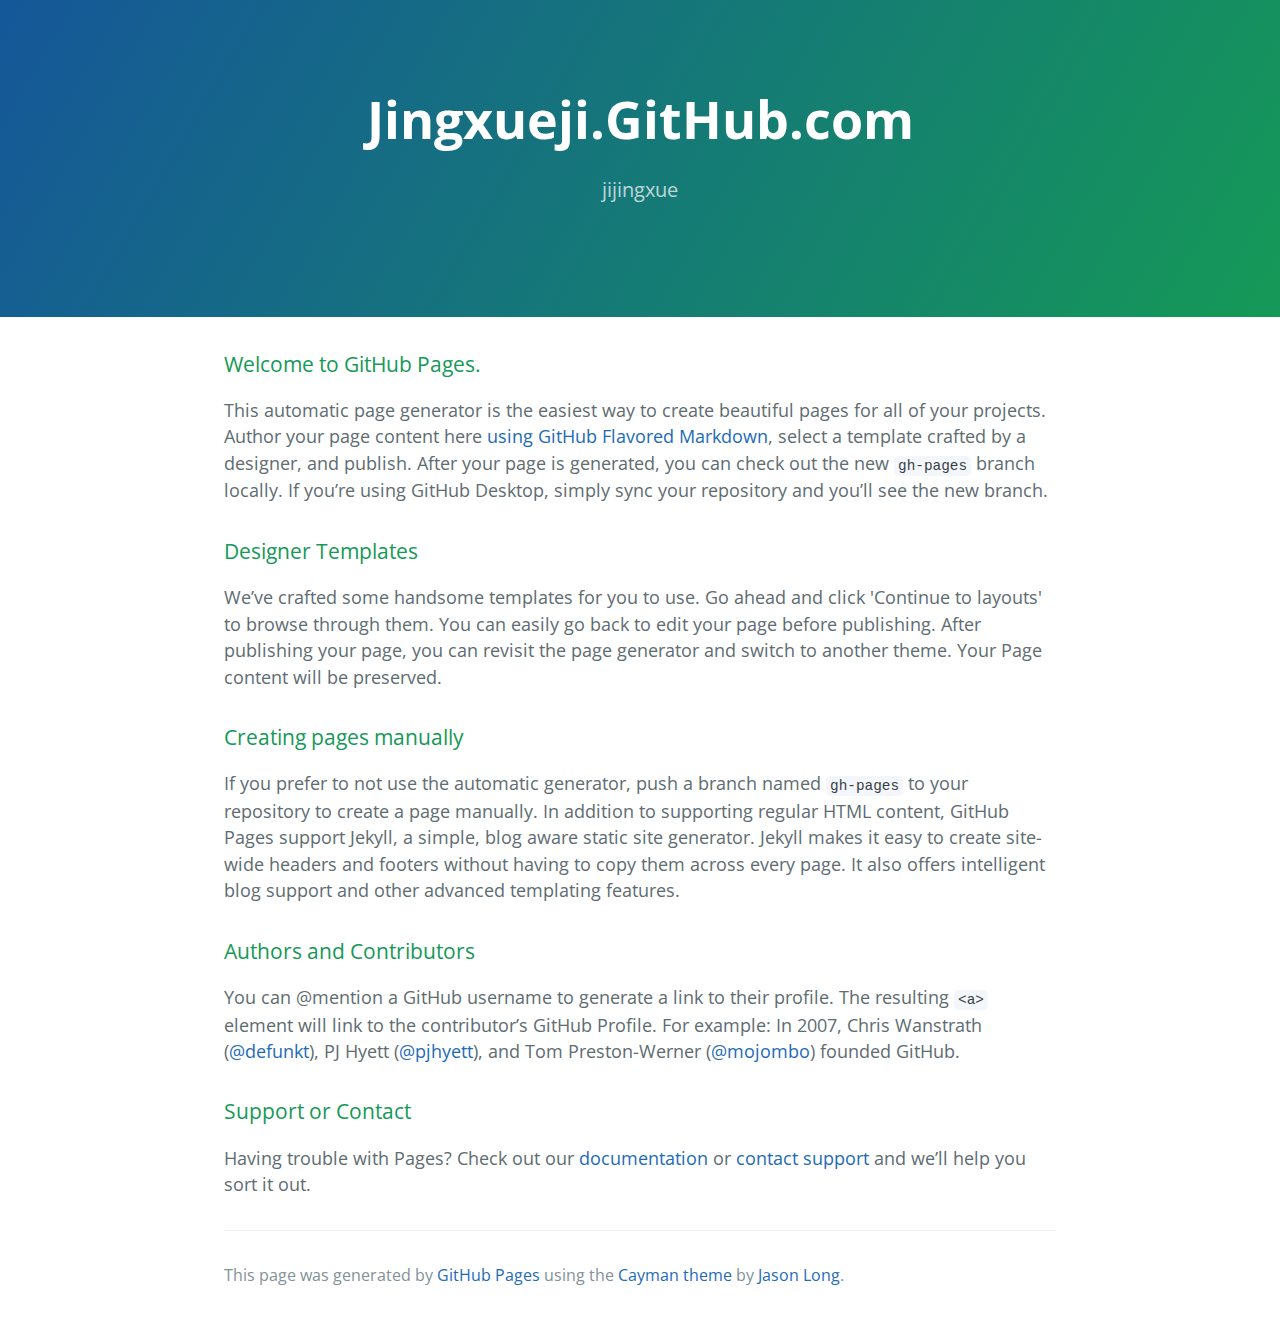
==== index.html @ 3ec5c1d8 "Replace master branch with page content via GitHub" ====
<!DOCTYPE html>
<html lang="en-us">
  <head>
    <meta charset="UTF-8">
    <title>Jingxueji.GitHub.com by jingxueji</title>
    <meta name="viewport" content="width=device-width, initial-scale=1">
    <link rel="stylesheet" type="text/css" href="stylesheets/normalize.css" media="screen">
    <link href='https://fonts.googleapis.com/css?family=Open+Sans:400,700' rel='stylesheet' type='text/css'>
    <link rel="stylesheet" type="text/css" href="stylesheets/stylesheet.css" media="screen">
    <link rel="stylesheet" type="text/css" href="stylesheets/github-light.css" media="screen">
  </head>
  <body>
    <section class="page-header">
      <h1 class="project-name">Jingxueji.GitHub.com</h1>
      <h2 class="project-tagline">jijingxue</h2>
    </section>

    <section class="main-content">
      <h3>
<a id="welcome-to-github-pages" class="anchor" href="#welcome-to-github-pages" aria-hidden="true"><span aria-hidden="true" class="octicon octicon-link"></span></a>Welcome to GitHub Pages.</h3>

<p>This automatic page generator is the easiest way to create beautiful pages for all of your projects. Author your page content here <a href="https://guides.github.com/features/mastering-markdown/">using GitHub Flavored Markdown</a>, select a template crafted by a designer, and publish. After your page is generated, you can check out the new <code>gh-pages</code> branch locally. If you’re using GitHub Desktop, simply sync your repository and you’ll see the new branch.</p>

<h3>
<a id="designer-templates" class="anchor" href="#designer-templates" aria-hidden="true"><span aria-hidden="true" class="octicon octicon-link"></span></a>Designer Templates</h3>

<p>We’ve crafted some handsome templates for you to use. Go ahead and click 'Continue to layouts' to browse through them. You can easily go back to edit your page before publishing. After publishing your page, you can revisit the page generator and switch to another theme. Your Page content will be preserved.</p>

<h3>
<a id="creating-pages-manually" class="anchor" href="#creating-pages-manually" aria-hidden="true"><span aria-hidden="true" class="octicon octicon-link"></span></a>Creating pages manually</h3>

<p>If you prefer to not use the automatic generator, push a branch named <code>gh-pages</code> to your repository to create a page manually. In addition to supporting regular HTML content, GitHub Pages support Jekyll, a simple, blog aware static site generator. Jekyll makes it easy to create site-wide headers and footers without having to copy them across every page. It also offers intelligent blog support and other advanced templating features.</p>

<h3>
<a id="authors-and-contributors" class="anchor" href="#authors-and-contributors" aria-hidden="true"><span aria-hidden="true" class="octicon octicon-link"></span></a>Authors and Contributors</h3>

<p>You can @mention a GitHub username to generate a link to their profile. The resulting <code>&lt;a&gt;</code> element will link to the contributor’s GitHub Profile. For example: In 2007, Chris Wanstrath (<a href="https://github.com/defunkt" class="user-mention">@defunkt</a>), PJ Hyett (<a href="https://github.com/pjhyett" class="user-mention">@pjhyett</a>), and Tom Preston-Werner (<a href="https://github.com/mojombo" class="user-mention">@mojombo</a>) founded GitHub.</p>

<h3>
<a id="support-or-contact" class="anchor" href="#support-or-contact" aria-hidden="true"><span aria-hidden="true" class="octicon octicon-link"></span></a>Support or Contact</h3>

<p>Having trouble with Pages? Check out our <a href="https://help.github.com/pages">documentation</a> or <a href="https://github.com/contact">contact support</a> and we’ll help you sort it out.</p>

      <footer class="site-footer">

        <span class="site-footer-credits">This page was generated by <a href="https://pages.github.com">GitHub Pages</a> using the <a href="https://github.com/jasonlong/cayman-theme">Cayman theme</a> by <a href="https://twitter.com/jasonlong">Jason Long</a>.</span>
      </footer>

    </section>

  
  </body>
</html>
---- stylesheets/stylesheet.css ----
* {
  box-sizing: border-box; }

body {
  padding: 0;
  margin: 0;
  font-family: "Open Sans", "Helvetica Neue", Helvetica, Arial, sans-serif;
  font-size: 16px;
  line-height: 1.5;
  color: #606c71; }

a {
  color: #1e6bb8;
  text-decoration: none; }
  a:hover {
    text-decoration: underline; }

.btn {
  display: inline-block;
  margin-bottom: 1rem;
  color: rgba(255, 255, 255, 0.7);
  background-color: rgba(255, 255, 255, 0.08);
  border-color: rgba(255, 255, 255, 0.2);
  border-style: solid;
  border-width: 1px;
  border-radius: 0.3rem;
  transition: color 0.2s, background-color 0.2s, border-color 0.2s; }
  .btn + .btn {
    margin-left: 1rem; }

.btn:hover {
  color: rgba(255, 255, 255, 0.8);
  text-decoration: none;
  background-color: rgba(255, 255, 255, 0.2);
  border-color: rgba(255, 255, 255, 0.3); }

@media screen and (min-width: 64em) {
  .btn {
    padding: 0.75rem 1rem; } }

@media screen and (min-width: 42em) and (max-width: 64em) {
  .btn {
    padding: 0.6rem 0.9rem;
    font-size: 0.9rem; } }

@media screen and (max-width: 42em) {
  .btn {
    display: block;
    width: 100%;
    padding: 0.75rem;
    font-size: 0.9rem; }
    .btn + .btn {
      margin-top: 1rem;
      margin-left: 0; } }

.page-header {
  color: #fff;
  text-align: center;
  background-color: #159957;
  background-image: linear-gradient(120deg, #155799, #159957); }

@media screen and (min-width: 64em) {
  .page-header {
    padding: 5rem 6rem; } }

@media screen and (min-width: 42em) and (max-width: 64em) {
  .page-header {
    padding: 3rem 4rem; } }

@media screen and (max-width: 42em) {
  .page-header {
    padding: 2rem 1rem; } }

.project-name {
  margin-top: 0;
  margin-bottom: 0.1rem; }

@media screen and (min-width: 64em) {
  .project-name {
    font-size: 3.25rem; } }

@media screen and (min-width: 42em) and (max-width: 64em) {
  .project-name {
    font-size: 2.25rem; } }

@media screen and (max-width: 42em) {
  .project-name {
    font-size: 1.75rem; } }

.project-tagline {
  margin-bottom: 2rem;
  font-weight: normal;
  opacity: 0.7; }

@media screen and (min-width: 64em) {
  .project-tagline {
    font-size: 1.25rem; } }

@media screen and (min-width: 42em) and (max-width: 64em) {
  .project-tagline {
    font-size: 1.15rem; } }

@media screen and (max-width: 42em) {
  .project-tagline {
    font-size: 1rem; } }

.main-content :first-child {
  margin-top: 0; }
.main-content img {
  max-width: 100%; }
.main-content h1, .main-content h2, .main-content h3, .main-content h4, .main-content h5, .main-content h6 {
  margin-top: 2rem;
  margin-bottom: 1rem;
  font-weight: normal;
  color: #159957; }
.main-content p {
  margin-bottom: 1em; }
.main-content code {
  padding: 2px 4px;
  font-family: Consolas, "Liberation Mono", Menlo, Courier, monospace;
  font-size: 0.9rem;
  color: #383e41;
  background-color: #f3f6fa;
  border-radius: 0.3rem; }
.main-content pre {
  padding: 0.8rem;
  margin-top: 0;
  margin-bottom: 1rem;
  font: 1rem Consolas, "Liberation Mono", Menlo, Courier, monospace;
  color: #567482;
  word-wrap: normal;
  background-color: #f3f6fa;
  border: solid 1px #dce6f0;
  border-radius: 0.3rem; }
  .main-content pre > code {
    padding: 0;
    margin: 0;
    font-size: 0.9rem;
    color: #567482;
    word-break: normal;
    white-space: pre;
    background: transparent;
    border: 0; }
.main-content .highlight {
  margin-bottom: 1rem; }
  .main-content .highlight pre {
    margin-bottom: 0;
    word-break: normal; }
.main-content .highlight pre, .main-content pre {
  padding: 0.8rem;
  overflow: auto;
  font-size: 0.9rem;
  line-height: 1.45;
  border-radius: 0.3rem; }
.main-content pre code, .main-content pre tt {
  display: inline;
  max-width: initial;
  padding: 0;
  margin: 0;
  overflow: initial;
  line-height: inherit;
  word-wrap: normal;
  background-color: transparent;
  border: 0; }
  .main-content pre code:before, .main-content pre code:after, .main-content pre tt:before, .main-content pre tt:after {
    content: normal; }
.main-content ul, .main-content ol {
  margin-top: 0; }
.main-content blockquote {
  padding: 0 1rem;
  margin-left: 0;
  color: #819198;
  border-left: 0.3rem solid #dce6f0; }
  .main-content blockquote > :first-child {
    margin-top: 0; }
  .main-content blockquote > :last-child {
    margin-bottom: 0; }
.main-content table {
  display: block;
  width: 100%;
  overflow: auto;
  word-break: normal;
  word-break: keep-all; }
  .main-content table th {
    font-weight: bold; }
  .main-content table th, .main-content table td {
    padding: 0.5rem 1rem;
    border: 1px solid #e9ebec; }
.main-content dl {
  padding: 0; }
  .main-content dl dt {
    padding: 0;
    margin-top: 1rem;
    font-size: 1rem;
    font-weight: bold; }
  .main-content dl dd {
    padding: 0;
    margin-bottom: 1rem; }
.main-content hr {
  height: 2px;
  padding: 0;
  margin: 1rem 0;
  background-color: #eff0f1;
  border: 0; }

@media screen and (min-width: 64em) {
  .main-content {
    max-width: 64rem;
    padding: 2rem 6rem;
    margin: 0 auto;
    font-size: 1.1rem; } }

@media screen and (min-width: 42em) and (max-width: 64em) {
  .main-content {
    padding: 2rem 4rem;
    font-size: 1.1rem; } }

@media screen and (max-width: 42em) {
  .main-content {
    padding: 2rem 1rem;
    font-size: 1rem; } }

.site-footer {
  padding-top: 2rem;
  margin-top: 2rem;
  border-top: solid 1px #eff0f1; }

.site-footer-owner {
  display: block;
  font-weight: bold; }

.site-footer-credits {
  color: #819198; }

@media screen and (min-width: 64em) {
  .site-footer {
    font-size: 1rem; } }

@media screen and (min-width: 42em) and (max-width: 64em) {
  .site-footer {
    font-size: 1rem; } }

@media screen and (max-width: 42em) {
  .site-footer {
    font-size: 0.9rem; } }
---- stylesheets/github-light.css ----
/*
The MIT License (MIT)

Copyright (c) 2016 GitHub, Inc.

Permission is hereby granted, free of charge, to any person obtaining a copy
of this software and associated documentation files (the "Software"), to deal
in the Software without restriction, including without limitation the rights
to use, copy, modify, merge, publish, distribute, sublicense, and/or sell
copies of the Software, and to permit persons to whom the Software is
furnished to do so, subject to the following conditions:

The above copyright notice and this permission notice shall be included in all
copies or substantial portions of the Software.

THE SOFTWARE IS PROVIDED "AS IS", WITHOUT WARRANTY OF ANY KIND, EXPRESS OR
IMPLIED, INCLUDING BUT NOT LIMITED TO THE WARRANTIES OF MERCHANTABILITY,
FITNESS FOR A PARTICULAR PURPOSE AND NONINFRINGEMENT. IN NO EVENT SHALL THE
AUTHORS OR COPYRIGHT HOLDERS BE LIABLE FOR ANY CLAIM, DAMAGES OR OTHER
LIABILITY, WHETHER IN AN ACTION OF CONTRACT, TORT OR OTHERWISE, ARISING FROM,
OUT OF OR IN CONNECTION WITH THE SOFTWARE OR THE USE OR OTHER DEALINGS IN THE
SOFTWARE.

*/

.pl-c /* comment */ {
  color: #969896;
}

.pl-c1 /* constant, variable.other.constant, support, meta.property-name, support.constant, support.variable, meta.module-reference, markup.raw, meta.diff.header */,
.pl-s .pl-v /* string variable */ {
  color: #0086b3;
}

.pl-e /* entity */,
.pl-en /* entity.name */ {
  color: #795da3;
}

.pl-smi /* variable.parameter.function, storage.modifier.package, storage.modifier.import, storage.type.java, variable.other */,
.pl-s .pl-s1 /* string source */ {
  color: #333;
}

.pl-ent /* entity.name.tag */ {
  color: #63a35c;
}

.pl-k /* keyword, storage, storage.type */ {
  color: #a71d5d;
}

.pl-s /* string */,
.pl-pds /* punctuation.definition.string, string.regexp.character-class */,
.pl-s .pl-pse .pl-s1 /* string punctuation.section.embedded source */,
.pl-sr /* string.regexp */,
.pl-sr .pl-cce /* string.regexp constant.character.escape */,
.pl-sr .pl-sre /* string.regexp source.ruby.embedded */,
.pl-sr .pl-sra /* string.regexp string.regexp.arbitrary-repitition */ {
  color: #183691;
}

.pl-v /* variable */ {
  color: #ed6a43;
}

.pl-id /* invalid.deprecated */ {
  color: #b52a1d;
}

.pl-ii /* invalid.illegal */ {
  color: #f8f8f8;
  background-color: #b52a1d;
}

.pl-sr .pl-cce /* string.regexp constant.character.escape */ {
  font-weight: bold;
  color: #63a35c;
}

.pl-ml /* markup.list */ {
  color: #693a17;
}

.pl-mh /* markup.heading */,
.pl-mh .pl-en /* markup.heading entity.name */,
.pl-ms /* meta.separator */ {
  font-weight: bold;
  color: #1d3e81;
}

.pl-mq /* markup.quote */ {
  color: #008080;
}

.pl-mi /* markup.italic */ {
  font-style: italic;
  color: #333;
}

.pl-mb /* markup.bold */ {
  font-weight: bold;
  color: #333;
}

.pl-md /* markup.deleted, meta.diff.header.from-file */ {
  color: #bd2c00;
  background-color: #ffecec;
}

.pl-mi1 /* markup.inserted, meta.diff.header.to-file */ {
  color: #55a532;
  background-color: #eaffea;
}

.pl-mdr /* meta.diff.range */ {
  font-weight: bold;
  color: #795da3;
}

.pl-mo /* meta.output */ {
  color: #1d3e81;
}
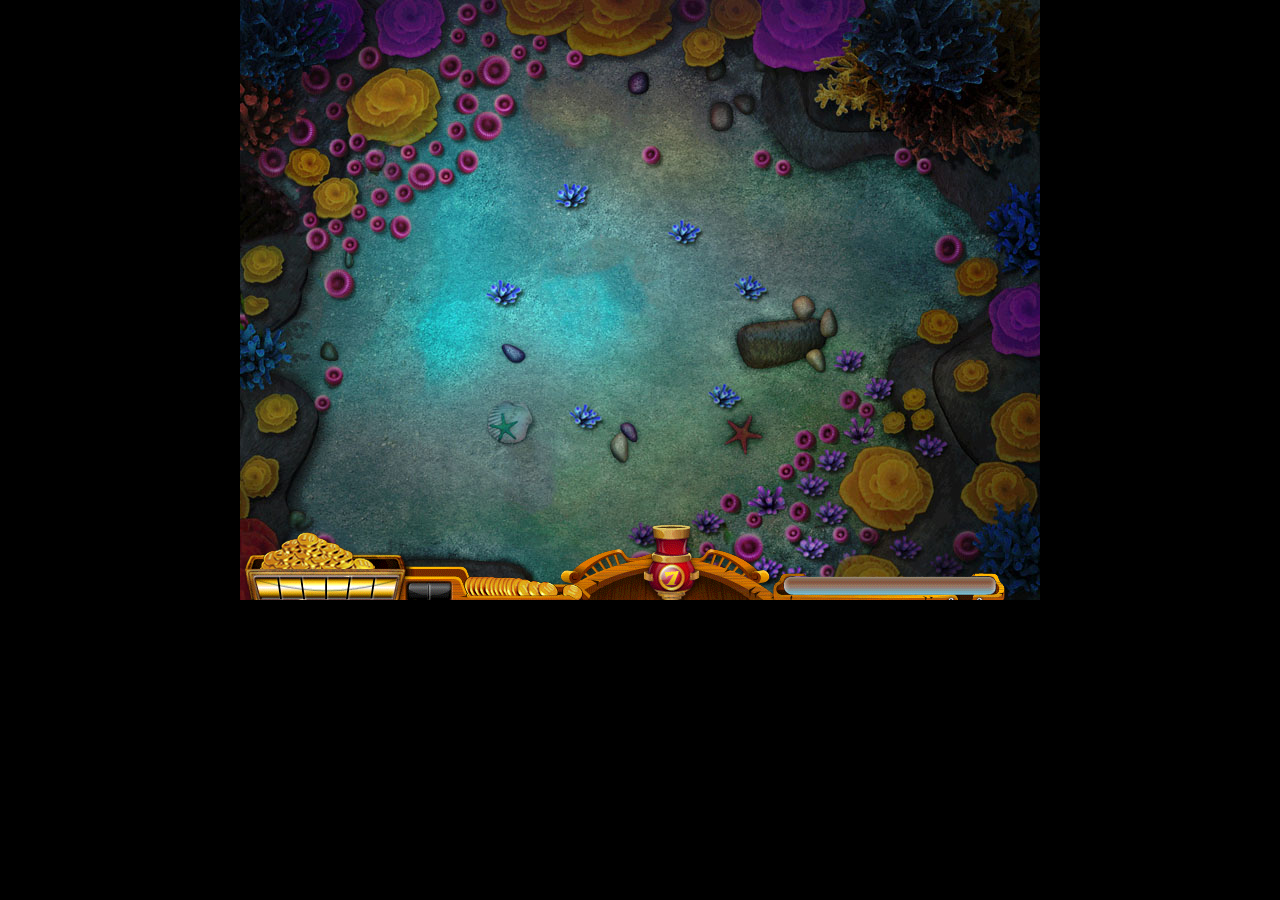
==== commit f5786294: "hh" ====
--- a/index.html
+++ b/index.html
@@ -1,53 +1,30 @@
 <!DOCTYPE html>
-<html lang="en-us">
-  <head>
-    <meta charset="UTF-8">
-    <title>Jingxueji.GitHub.com by jingxueji</title>
-    <meta name="viewport" content="width=device-width, initial-scale=1">
-    <link rel="stylesheet" type="text/css" href="stylesheets/normalize.css" media="screen">
-    <link href='https://fonts.googleapis.com/css?family=Open+Sans:400,700' rel='stylesheet' type='text/css'>
-    <link rel="stylesheet" type="text/css" href="stylesheets/stylesheet.css" media="screen">
-    <link rel="stylesheet" type="text/css" href="stylesheets/github-light.css" media="screen">
-  </head>
-  <body>
-    <section class="page-header">
-      <h1 class="project-name">Jingxueji.GitHub.com</h1>
-      <h2 class="project-tagline">jijingxue</h2>
-    </section>
+<html>
+<head>
+<meta charset="utf-8">
+<meta name="author" content="智能社 - zhinengshe.com">
+<meta name="copyright" content="智能社 - zhinengshe.com">
+<meta name="viewport"
+      content="width=device-width, user-scalable=no, initial-scale=1.0, maximum-scale=1.0, minimum-scale=1.0">
+<meta http-equiv="X-UA-Compatible" content="ie=edge">
+<title>智能社 - www.zhinengshe.com</title>
+<style>
+    *{
+        margin: 0;
+        padding: 0;
+    }
+    body{
+        background: #000;
+        text-align: center;
+    }
+    #c1{
+        background:url("img/game_bg_2_hd.jpg") no-repeat;
+    }
+</style>
+    <script src="build/main.min.js"></script>
 
-    <section class="main-content">
-      <h3>
-<a id="welcome-to-github-pages" class="anchor" href="#welcome-to-github-pages" aria-hidden="true"><span aria-hidden="true" class="octicon octicon-link"></span></a>Welcome to GitHub Pages.</h3>
-
-<p>This automatic page generator is the easiest way to create beautiful pages for all of your projects. Author your page content here <a href="https://guides.github.com/features/mastering-markdown/">using GitHub Flavored Markdown</a>, select a template crafted by a designer, and publish. After your page is generated, you can check out the new <code>gh-pages</code> branch locally. If you’re using GitHub Desktop, simply sync your repository and you’ll see the new branch.</p>
-
-<h3>
-<a id="designer-templates" class="anchor" href="#designer-templates" aria-hidden="true"><span aria-hidden="true" class="octicon octicon-link"></span></a>Designer Templates</h3>
-
-<p>We’ve crafted some handsome templates for you to use. Go ahead and click 'Continue to layouts' to browse through them. You can easily go back to edit your page before publishing. After publishing your page, you can revisit the page generator and switch to another theme. Your Page content will be preserved.</p>
-
-<h3>
-<a id="creating-pages-manually" class="anchor" href="#creating-pages-manually" aria-hidden="true"><span aria-hidden="true" class="octicon octicon-link"></span></a>Creating pages manually</h3>
-
-<p>If you prefer to not use the automatic generator, push a branch named <code>gh-pages</code> to your repository to create a page manually. In addition to supporting regular HTML content, GitHub Pages support Jekyll, a simple, blog aware static site generator. Jekyll makes it easy to create site-wide headers and footers without having to copy them across every page. It also offers intelligent blog support and other advanced templating features.</p>
-
-<h3>
-<a id="authors-and-contributors" class="anchor" href="#authors-and-contributors" aria-hidden="true"><span aria-hidden="true" class="octicon octicon-link"></span></a>Authors and Contributors</h3>
-
-<p>You can @mention a GitHub username to generate a link to their profile. The resulting <code>&lt;a&gt;</code> element will link to the contributor’s GitHub Profile. For example: In 2007, Chris Wanstrath (<a href="https://github.com/defunkt" class="user-mention">@defunkt</a>), PJ Hyett (<a href="https://github.com/pjhyett" class="user-mention">@pjhyett</a>), and Tom Preston-Werner (<a href="https://github.com/mojombo" class="user-mention">@mojombo</a>) founded GitHub.</p>
-
-<h3>
-<a id="support-or-contact" class="anchor" href="#support-or-contact" aria-hidden="true"><span aria-hidden="true" class="octicon octicon-link"></span></a>Support or Contact</h3>
-
-<p>Having trouble with Pages? Check out our <a href="https://help.github.com/pages">documentation</a> or <a href="https://github.com/contact">contact support</a> and we’ll help you sort it out.</p>
-
-      <footer class="site-footer">
-
-        <span class="site-footer-credits">This page was generated by <a href="https://pages.github.com">GitHub Pages</a> using the <a href="https://github.com/jasonlong/cayman-theme">Cayman theme</a> by <a href="https://twitter.com/jasonlong">Jason Long</a>.</span>
-      </footer>
-
-    </section>
-
-  
-  </body>
-</html>
+</head>
+<body>
+    <canvas id="c1" width="800" height="600"></canvas>
+</body>
+</html>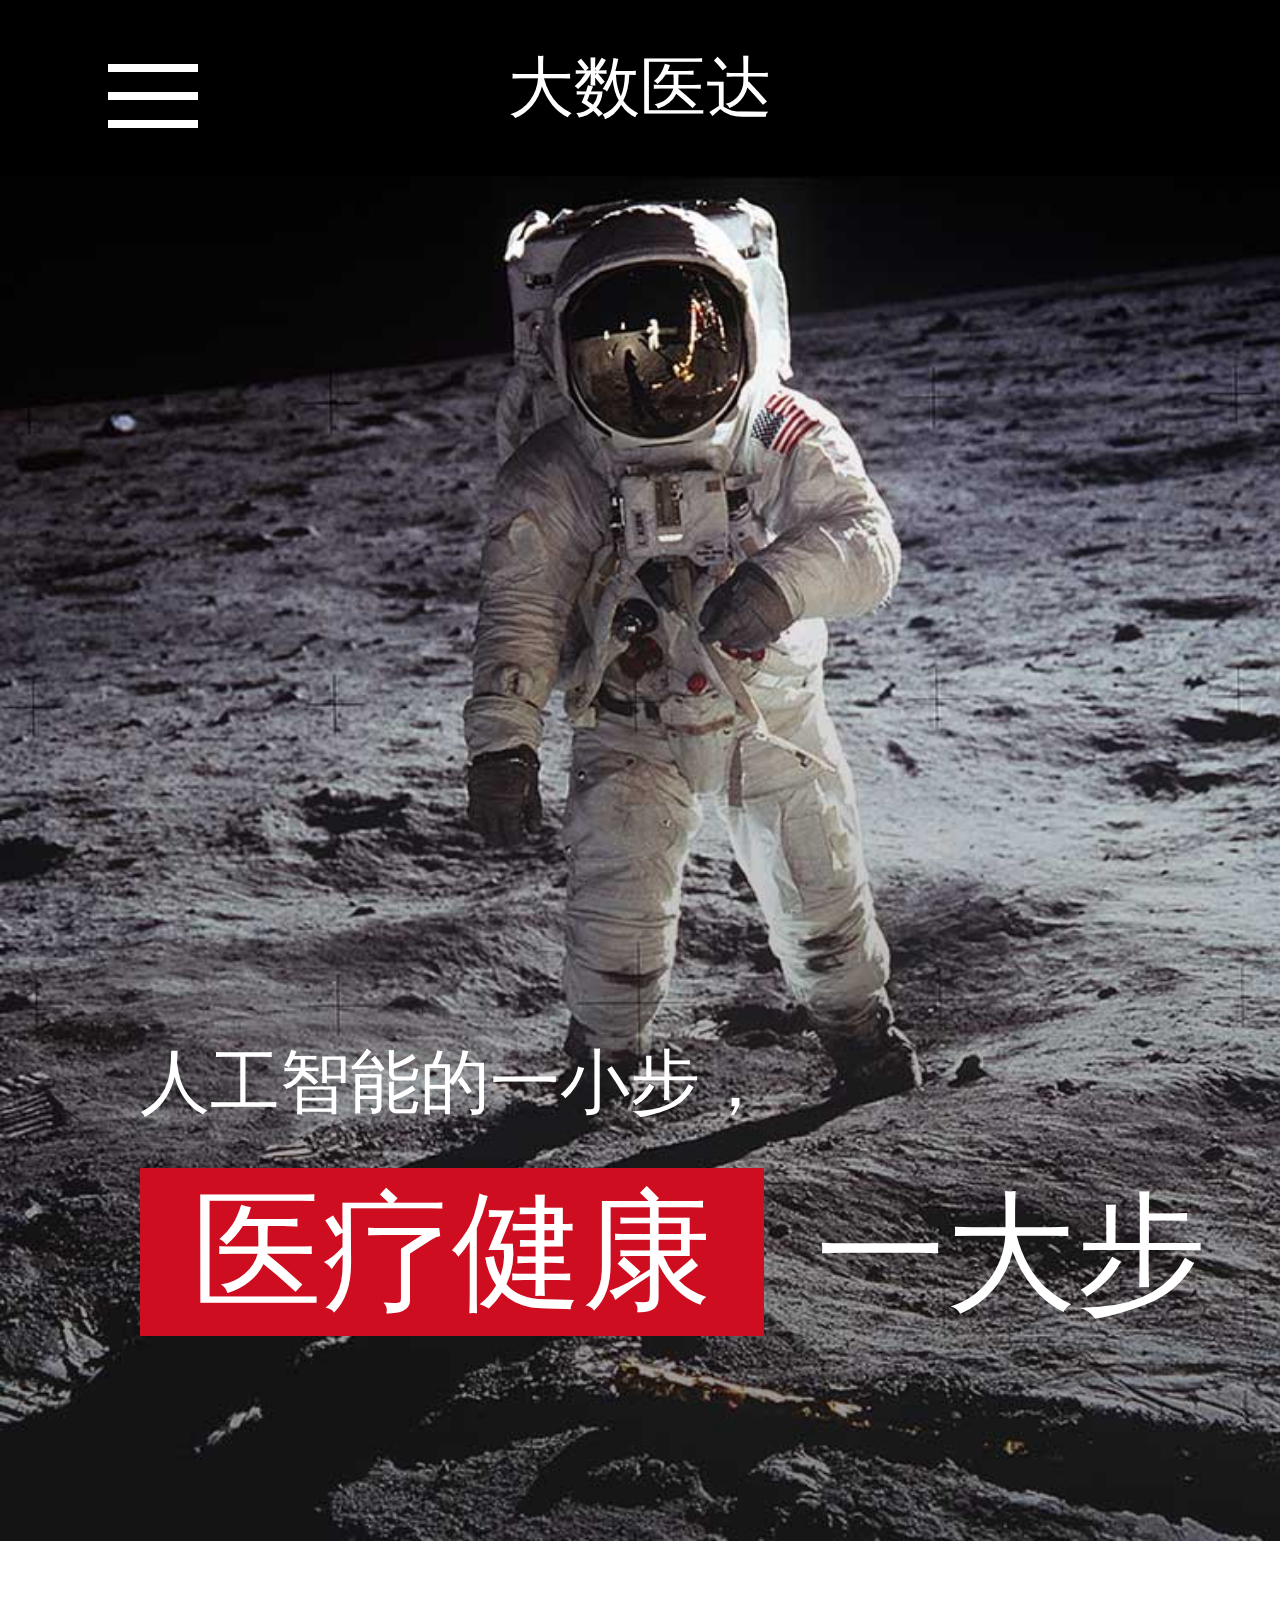
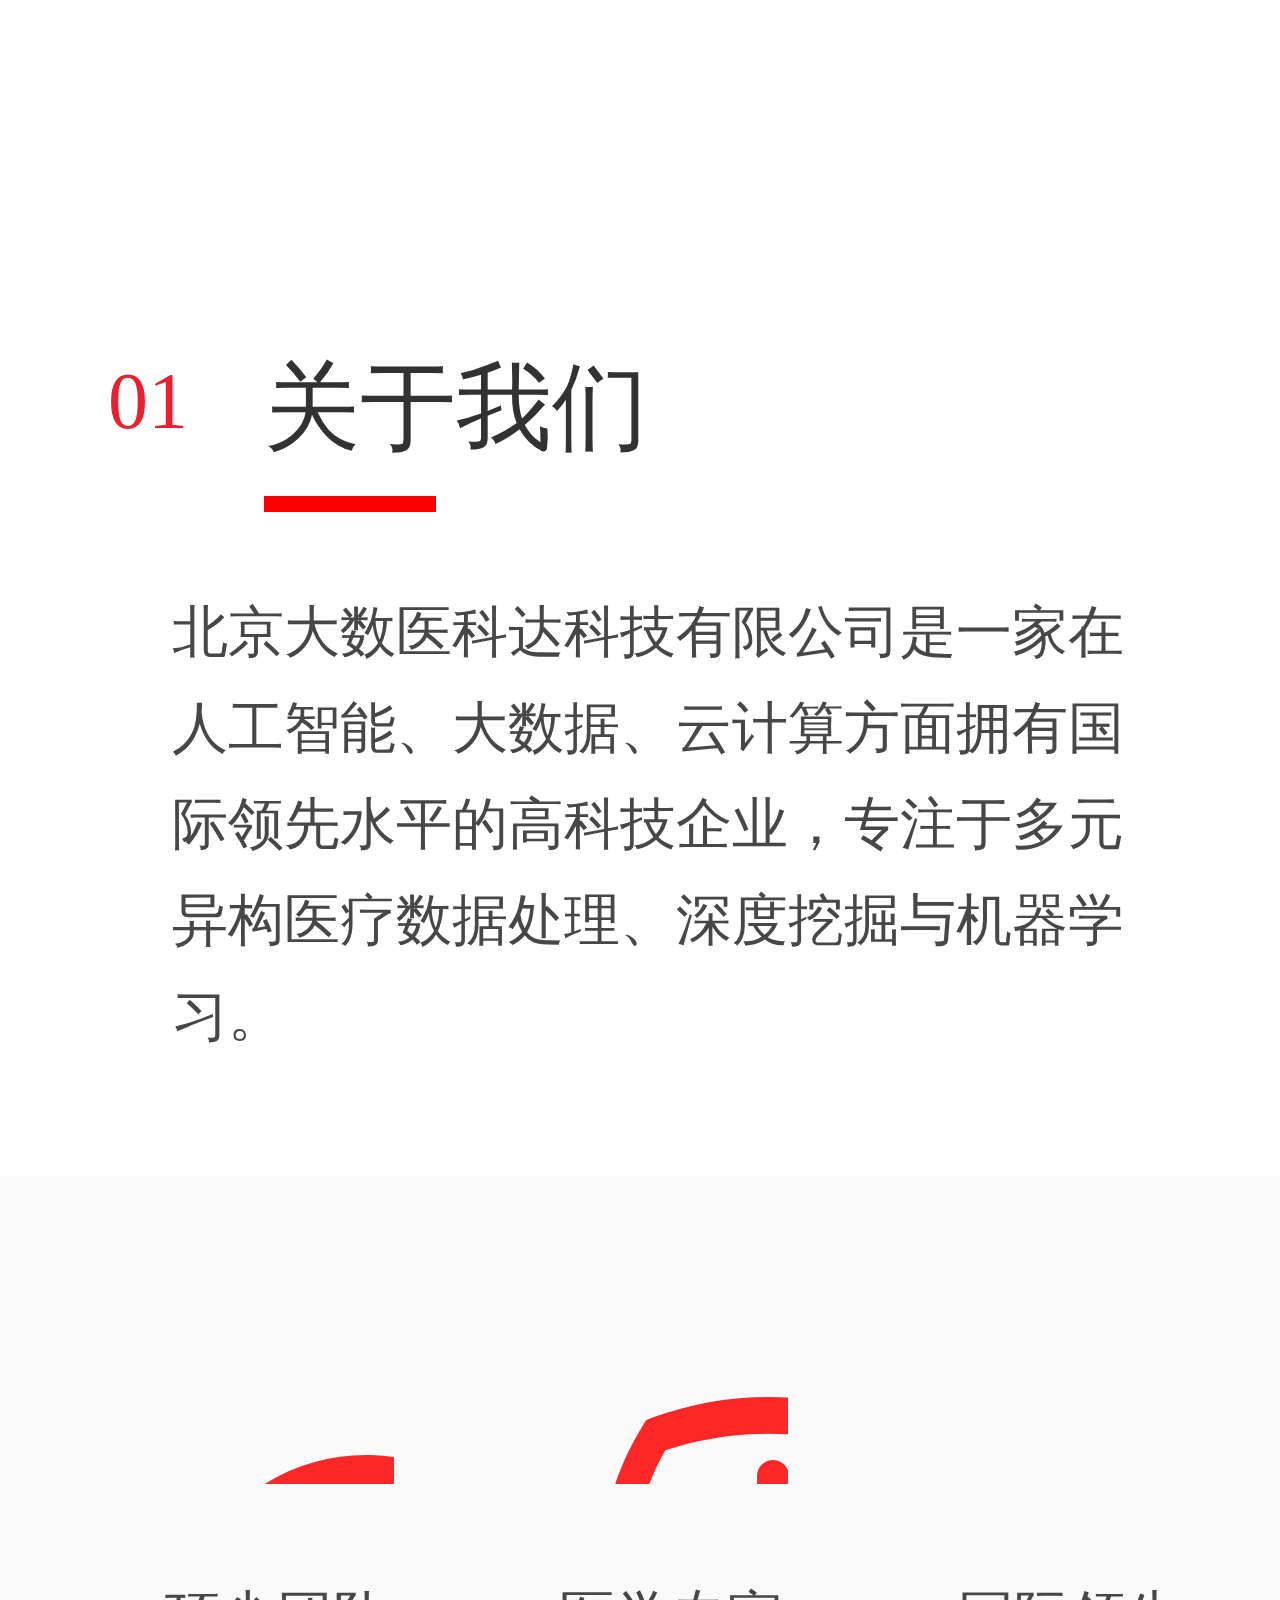
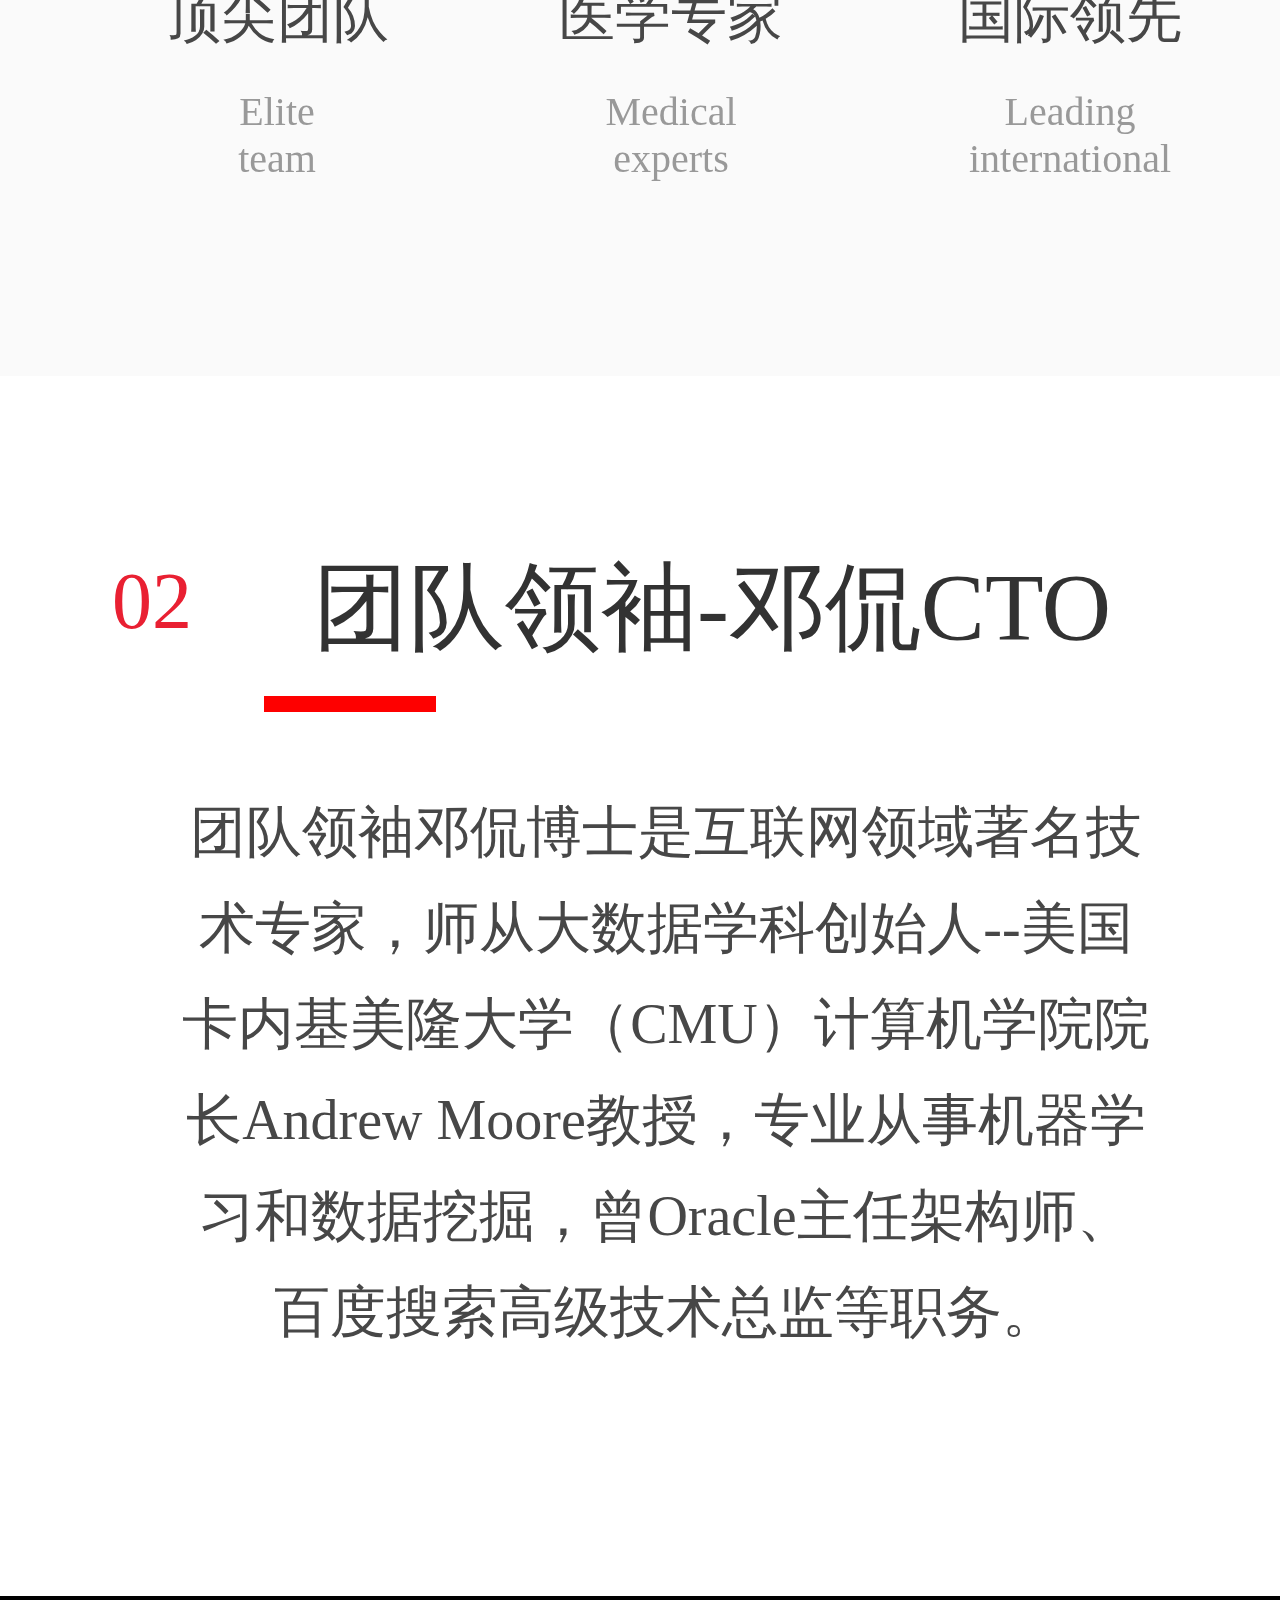
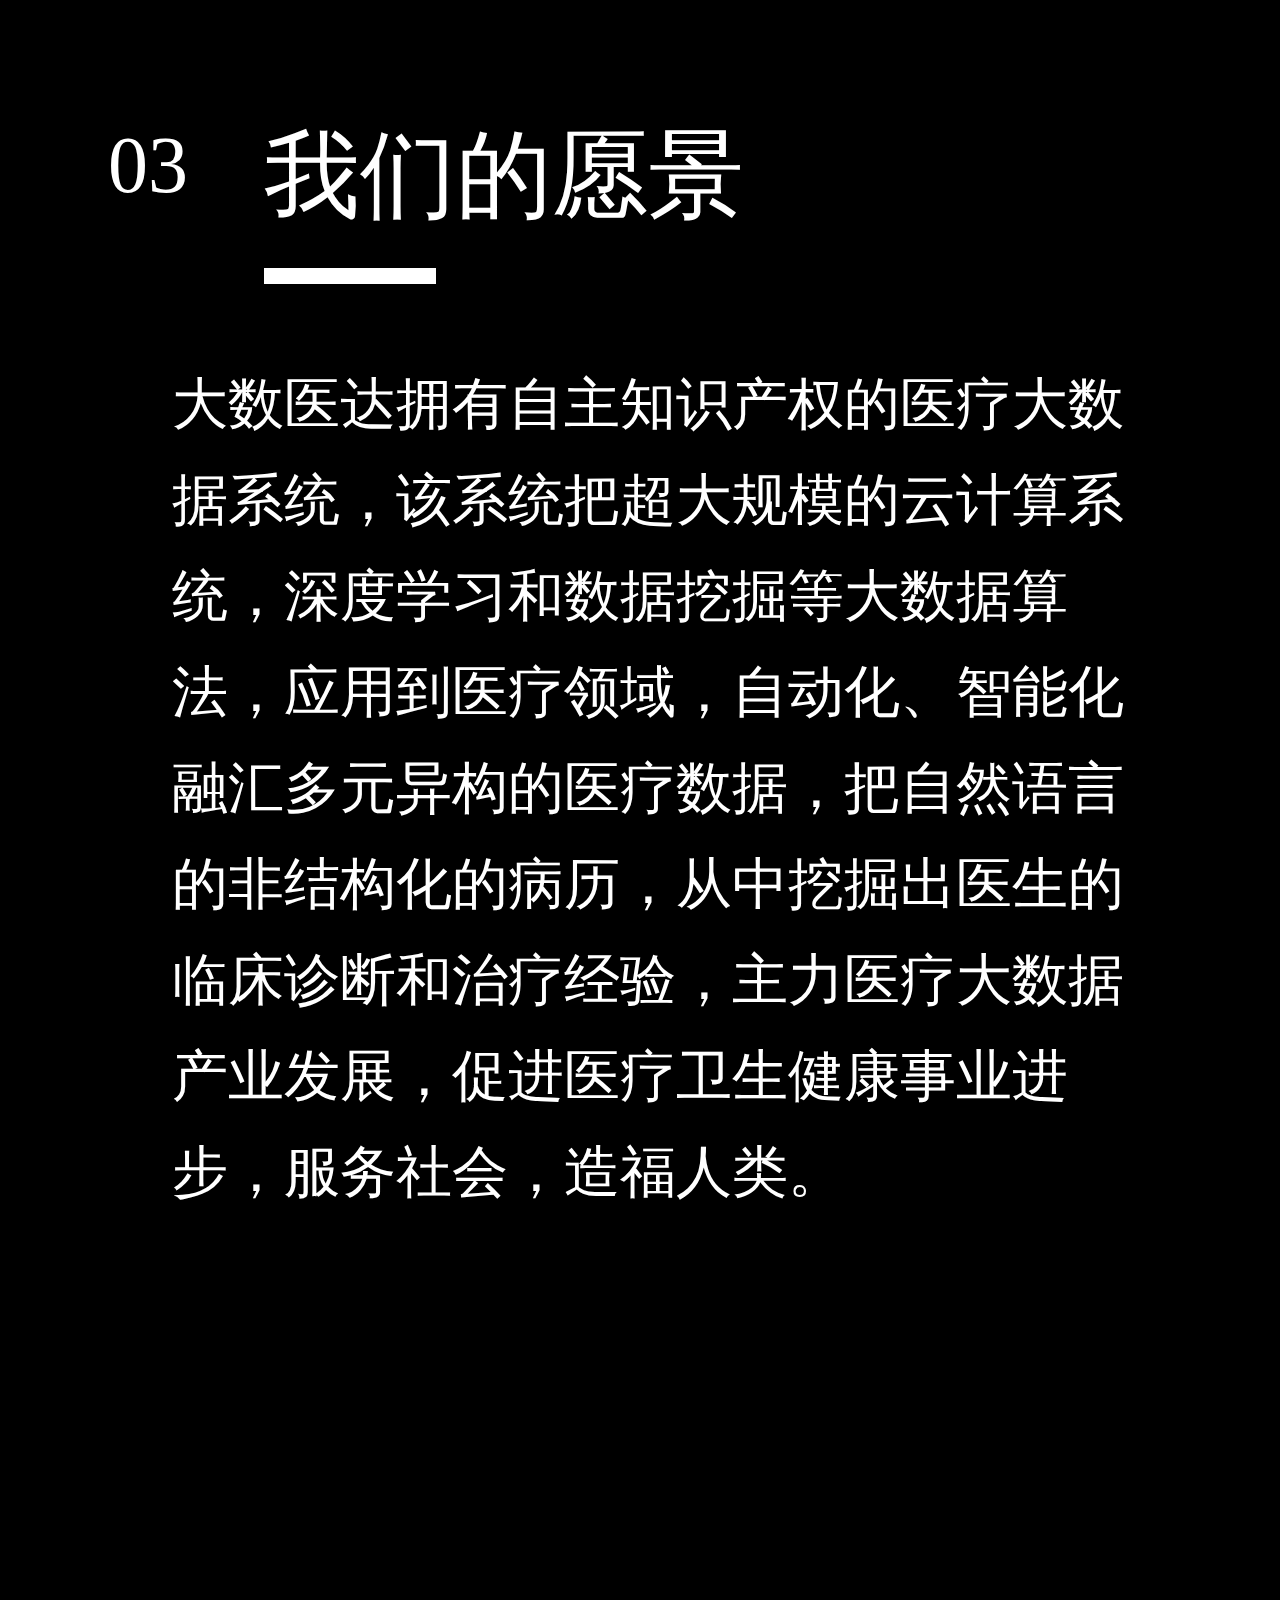
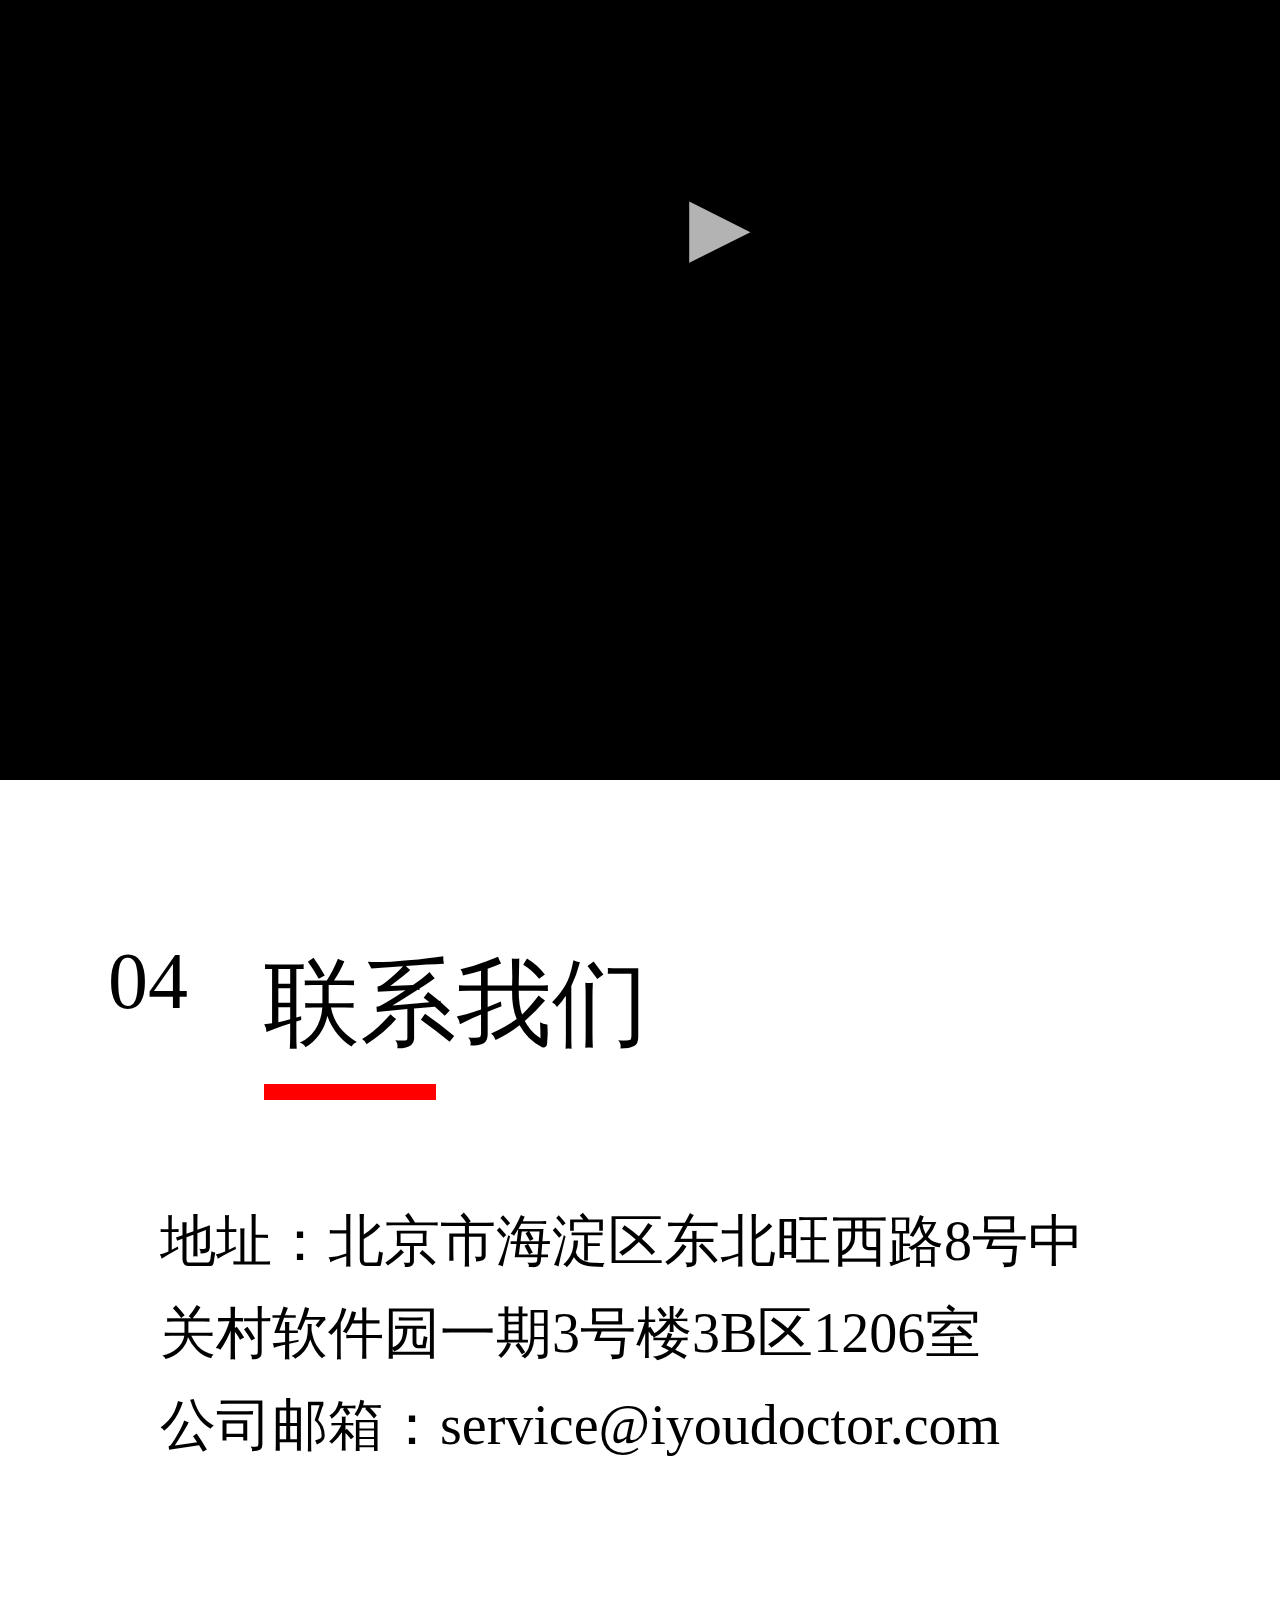
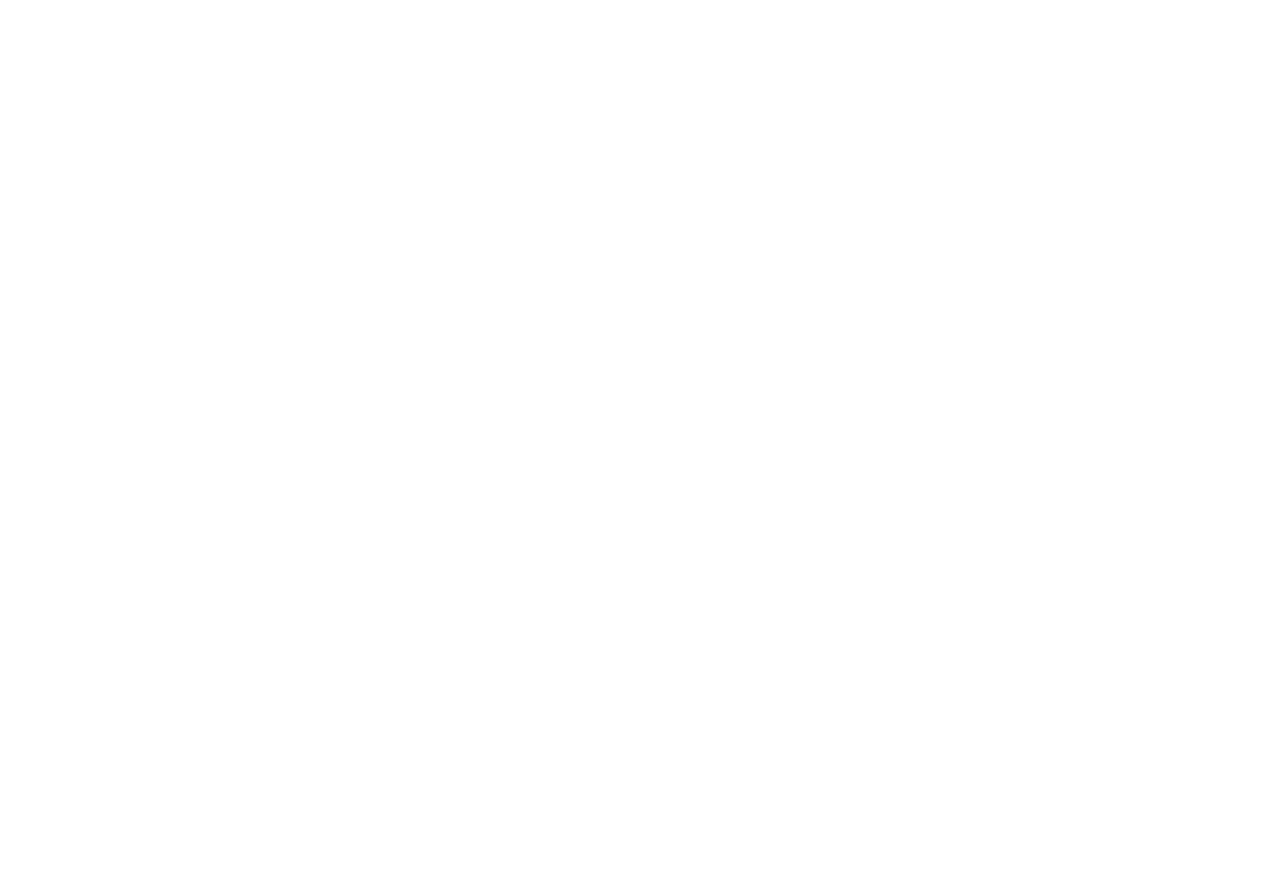
==== commit 2383b506: "index" ====
--- a/index.html
+++ b/index.html
@@ -1,30 +1,577 @@
 <!DOCTYPE html>
-<html>
+<html lang="en">
 <head>
-<meta charset="utf-8">
-<meta name="author" content="智能社 - zhinengshe.com">
-<meta name="copyright" content="智能社 - zhinengshe.com">
-<meta name="viewport"
-      content="width=device-width, user-scalable=no, initial-scale=1.0, maximum-scale=1.0, minimum-scale=1.0">
-<meta http-equiv="X-UA-Compatible" content="ie=edge">
-<title>智能社 - www.zhinengshe.com</title>
-<style>
-    *{
-        margin: 0;
-        padding: 0;
-    }
-    body{
-        background: #000;
-        text-align: center;
-    }
-    #c1{
-        background:url("img/game_bg_2_hd.jpg") no-repeat;
-    }
-</style>
-    <script src="build/main.min.js"></script>
-
+    <meta charset="UTF-8">
+    <title>Title</title>
+    <link href="css/base.css" rel="stylesheet" />
+    <meta name="viewport" content="width=device-width,user-scale=no,initial-scale=1,minimum-scale,maximum-scale=1" />
+    <link href="css/styleone.css" rel="stylesheet" />
+    <script>
+        var rem = 20;
+        (function(win,doc){
+            rem = 20/320*doc.documentElement.clientWidth;
+            doc.documentElement.style.fontSize = rem+'px';
+            win.addEventListener('resize',function(){
+                rem = 20/320*doc.documentElement.clientWidth;
+                doc.documentElement.style.fontSize = rem+'px';
+            },false);
+        })(window,document);
+    </script>
 </head>
 <body>
-    <canvas id="c1" width="800" height="600"></canvas>
+<div class="hd" id="hd">
+
+</div>
+<span class="close" id="close">
+    X
+</span>
+<ul class="ohd" id="ohd">
+    <li><a href="#about" id="oA">关于我们</a></li>
+    <li><a href="introduce.html">产品介绍</a></li>
+    <li>联系我们</li>
+</ul>
+    <header class="oHeader">
+        大数医达
+        <nav class="oNav clearfix">
+            <span></span>
+            <span></span>
+            <span></span>
+        </nav>
+    </header>
+    <section class="con">
+        <span>
+        人工智能的一小步，
+        </span>
+        <i class="clearfix">
+            <b>医疗健康</b>
+            一大步
+        </i>
+    </section>
+    <section class="about" id="about">
+        <i>01</i>
+        <b>关于我们</b>
+        <em></em>
+        <span>
+            北京大数医科达科技有限公司是一家在人工智能、大数据、云计算方面拥有国际领先水平的高科技企业，专注于多元异构医疗数据处理、深度挖掘与机器学习。
+        </span>
+    </section>
+    <section class="ooSec banner">
+        <div>
+            <ul class="clearfix">
+                <li class="clearfix">
+                    <svg version="1.1" id="图层_1" xmlns="http://www.w3.org/2000/svg" xmlns:xlink="http://www.w3.org/1999/xlink" x="0px" y="0px"
+	 viewhd="0 0 595.3 841.9" style="enable-background:new 0 0 595.3 841.9;" xml:space="preserve">
+<style type="text/css">
+	.st0{fill-rule:evenodd;clip-rule:evenodd;fill:#FC2727;}
+</style>
+<g>
+	<path class="st0" d="M520.2,454.5c14.6,5,28.2,10.8,41.2,18c50.1,28,86.9,68.3,109.9,120.9c16,36.5,22.1,74.8,20,114.5
+		c-0.7,12.6-7,21.3-17.5,23.7c-15.3,3.6-28.9-8.4-27.8-24.5c2.9-44.2-6.7-85.4-30.4-122.9c-31.6-49.9-76.4-81.2-134.4-93.4
+		c-9-1.9-18.1-2.5-27.1-3.9c-10.2-1.6-18.1-10-18.9-19.7c-0.9-11.1,5.1-20.5,15.3-23.8c26.9-8.8,48.6-25,66.1-46.8
+		c18.4-22.9,29.1-49.2,31.3-78.5c3.1-41.5-8.7-78.4-36.3-109.8c-21.1-24-47.5-39.2-78.6-46.3c-13-2.9-26.2-3.5-39.4-3.5
+		c-10.6,0-19.4-7.1-21.5-17.2c-2.9-13.5,6.9-25.4,21.6-26c28.2-1.1,55.5,3.3,81.4,14.7c58.5,25.8,97,69.6,111.5,131.9
+		c15.3,65.7-1.3,124.1-46.7,174.1c-2.9,3.2-6.1,6.2-9.3,9.2C527.3,448.3,524,451.1,520.2,454.5L520.2,454.5z"/>
+	<path class="st0" d="M210.1,528.9c10.7,18.2,21.1,35.9,31.5,53.5c14.2,24.2,28.4,48.4,42.8,72.6c1.4,2.4,1.4,3.7-0.7,5.8
+		c-23.7,23.2-47.3,46.5-70.9,69.8c-2.1,2-3.2,2.4-5.5,0.1c-23.6-23.5-47.3-46.8-71.1-70.1c-1.7-1.6-2.2-2.8-0.9-5.1
+		c24.4-41.3,48.7-82.7,73.1-124.1C208.9,530.8,209.3,530.2,210.1,528.9L210.1,528.9z"/>
+	<path class="st0" d="M509.6,709.6c-3.1-18.4-7.4-36.6-13.9-54.1c-30.5-81.8-85.5-141-164.9-177.5c-8-3.7-16.3-6.8-24.9-9.8
+		c51.6-33,83.8-78.7,92.4-139.3c8.6-60.6-8.3-114.1-49.6-159.1c-77.4-84.1-209-83.7-285.8,1c-39.3,43.4-56,95-49,153.1
+		c7.5,62.7,40.1,110.1,92.9,144c-0.9,1.2-2.4,1.3-3.6,1.7c-7.8,2.7-15.5,5.9-23.1,9.3c-59.4,27.3-105.8,69-139,125.4
+		c-19.1,32.4-31.4,67.2-37.7,104.3c-1.9,11.5,2.6,21.6,12.2,25.9c11.5,5.2,23.2,2.4,30.5-6.8c3.9-4.9,4.8-10.6,6-16.3
+		c10.7-54.8,35.5-102.2,76.5-140c68.3-63,148.8-84.6,239.2-63.5c73,17.1,127.6,60.5,164.8,125.6c15.1,26.4,24,55,29.6,84.8
+		c2.3,12.5,15.1,20.5,28.2,18.2C502.8,734.3,511.6,721.9,509.6,709.6L509.6,709.6z M206.5,450.8c-83.9-0.2-150-67.7-149.7-149.9
+		C57,218,124.2,151.1,206.5,151.3c82.5,0.2,149.6,67.4,149.6,149.8C356,383.7,289,451,206.5,450.8L206.5,450.8z"/>
+</g>
+</svg>
+                    <p>
+                        顶尖团队
+                    </p>
+                    <i>Elite</i>
+                    <b>team</b>
+                </li>
+                <li class="clearfix">
+                    <svg version="1.1" id="图层_1" xmlns="http://www.w3.org/2000/svg" xmlns:xlink="http://www.w3.org/1999/xlink" x="0px" y="0px"
+	 viewhd="0 0 595.3 841.9" style="enable-background:new 0 0 595.3 841.9;" xml:space="preserve">
+<style type="text/css">
+	.st0{fill-rule:evenodd;clip-rule:evenodd;fill:#FC2727;}
+</style>
+<g>
+	<path class="st0" d="M217.9,202.9c-6.5,0-11.8-4.5-13.1-11c-1.2-2.4-1.8-4.7-1.8-6.9v-9.6h-18.9c-8.8,0-16-7.2-16-16s7.2-16,16-16
+		H203V128c0-8.8,7.2-16,16-16c8.8,0,16,7.2,16,16v15.4h14.2c8.8,0,16,7.2,16,16s-7.2,16-16,16H235v9.6c0,4.8-2.3,9.3-6.3,12.4
+		C226,200.9,222.1,202.9,217.9,202.9z"/>
+	<path class="st0" d="M184.1,173.4H205V185c0,2.3,0.7,4.4,1.7,6.3c1,5.5,5.5,9.6,11.2,9.6c3.9,0,7.2-2,9.3-4.9
+		c3.4-2.6,5.8-6.4,5.8-11v-11.6h16.2c7.7,0,14-6.3,14-14c0-7.7-6.3-14-14-14H233V128c0-7.7-6.3-14-14-14c-7.7,0-14,6.3-14,14v17.4
+		h-20.9c-7.7,0-14,6.3-14,14C170.2,167.1,176.4,173.4,184.1,173.4L184.1,173.4z"/>
+	<path class="st0" d="M224.1,792.5c-118.5-1.7-191.8-3.5-217.8-5.3c-29.6-2.1-45.9-16.3-54.4-27.8c-21.1-28.9-14.7-67.9-11-83.3
+		c0-0.1,0.1-0.2,0.1-0.3l0.9-2.8c0-0.1,0.1-0.2,0.1-0.3c18.4-44.8,46.9-85.1,82.2-116.7c32.7-29.2,71.6-51.3,112.8-63.9
+		c-27.4-20.2-50.6-51.1-67.3-89.5C51.3,360,41.5,310,41.5,257.7c0-67,16.5-130.5,46.6-179l3.5-5.7c0.5-0.8,1.2-1.3,2-1.6l6.3-2.3
+		c36.4-13.4,75.1-20.2,115-20.2c39.9,0,78.6,6.8,115.1,20.2l6.3,2.3c0.8,0.3,1.5,0.9,2,1.6l3.5,5.7c30,48.5,46.6,112.1,46.6,179
+		c0,49.2-8.7,96.7-25.2,137.6c-15.9,39.3-38.6,71.4-65.7,93c44.3,11.3,86.2,33.1,121.4,63.2c37.7,32.3,67.9,74.2,87.3,121.2
+		c0,0.1,0.1,0.2,0.1,0.3l0.9,2.8c0,0.1,0.1,0.2,0.1,0.3c3.7,15.5,10.1,54.5-11,83.3c-8.4,11.6-24.7,25.8-54.3,27.8
+		c-26,1.8-98.9,3.6-216.7,5.3c0,0,0,0,0,0H224.1z M-31.1,691.7c-3.4,15.2-4.1,35.2,3.9,46.3c4.2,5.7,11.2,8.8,21.5,9.5
+		c27,1.9,103.8,3.7,228.3,5.6c127-1.9,204.8-3.8,231.3-5.6c10.2-0.7,17.2-3.8,21.4-9.5c8.1-11.1,7.3-31.1,3.9-46.3
+		C434.9,586,335.8,517.4,226.8,517c-0.3,0-0.6,0-1,0c-0.6,0-1.2,0-1.8,0c-0.1,0-0.2,0-0.3,0l-2.9-0.2
+		C112.1,517.4,13.2,586-31.1,691.7z M74,274c4.4,56.6,21.1,109.3,47.1,148.6c26.4,39.9,59.7,61.9,93.8,61.9c34.2,0,67.5-22,93.9-62
+		c26-39.4,42.7-92.1,47-148.8c-44.3-9.1-91-13.7-138.8-13.7C151.5,260.1,99.9,268.6,74,274z M111.3,102.3
+		c-22.5,39.5-36,89.4-39,144.6c31.9-6.2,82.1-13.2,144-13.2c48.2,0,95.7,4.4,141.4,13c-3.1-55.1-16.6-104.9-39-144.4
+		c-32.9-11-67.8-16.6-103.7-16.6C179.1,85.7,144.2,91.3,111.3,102.3z"/>
+	<path class="st0" d="M224.1,790.5c-118.5-1.7-191.7-3.5-217.7-5.3c-28.9-2-44.7-15.8-52.9-27c-20.6-28.2-14.3-66.5-10.6-81.7
+		c0-0.1,0-0.1,0-0.2l0.9-2.8c0,0,0-0.1,0.1-0.1c18.3-44.5,46.6-84.6,81.7-116c33.5-30,73.5-52.3,116-64.7
+		c-28.5-20-52.7-51.3-69.9-91c-18.4-42.2-28.1-92-28.1-144c0-66.6,16.4-129.8,46.3-178l3.5-5.7c0.2-0.4,0.6-0.7,1-0.8l6.3-2.3
+		c36.2-13.3,74.6-20,114.3-20c39.7,0,78.2,6.7,114.4,20l6.3,2.3c0.4,0.2,0.8,0.4,1,0.8l3.5,5.7c29.8,48.2,46.3,111.4,46.3,178
+		c0,99.7-35.7,187.9-93.4,231.5c45.5,10.9,88.5,32.9,124.5,63.7C455,585,485,626.6,504.2,673.4c0,0,0,0.1,0,0.1l0.9,2.8
+		c0,0.1,0,0.1,0,0.2c3.7,15.2,9.9,53.5-10.6,81.7c-8.2,11.2-24,25-52.8,27c-25.9,1.8-98.8,3.6-216.6,5.3c0,0,0,0,0,0H224.1z
+		 M-33,691.1c-3.5,15.6-4.3,36.4,4.2,48.1c4.5,6.2,12,9.6,22.9,10.3c27,1.9,103.8,3.7,228.4,5.6c127.1-1.9,204.9-3.8,231.4-5.6
+		c10.9-0.8,18.3-4.2,22.9-10.3c8.5-11.6,7.8-32.4,4.2-48.1C436.5,584.5,336.7,515.4,226.8,515c-0.3,0-0.7,0-1.1,0
+		c-0.6,0-1.1,0-1.6,0c0,0-0.1,0-0.1,0l-2.9-0.2C111.3,515.4,11.6,584.6-33,691.1z M71.9,272.4c4.2,57.6,21,111.3,47.5,151.3
+		c26.8,40.5,60.7,62.8,95.5,62.8c34.8,0,68.8-22.3,95.6-62.9c26.5-40.1,43.3-93.8,47.5-151.5c-45-9.3-92.4-14.1-140.9-14.1
+		C150.3,258.1,98.1,266.9,71.9,272.4z M110,100.7c-23.2,40.5-37,91.8-39.8,148.7c32.3-6.4,83.2-13.7,146.1-13.7
+		c49,0,97.2,4.5,143.5,13.5c-2.9-56.7-16.6-108-39.8-148.5c-33.4-11.3-68.7-17-105-17S143.3,89.4,110,100.7z"/>
+	<path class="st0" d="M224.1,790.5c-118.5-1.7-191.7-3.5-217.7-5.3c-28.9-2-44.7-15.8-52.9-27c-20.6-28.2-14.3-66.5-10.6-81.7
+		c0-0.1,0-0.1,0-0.2l0.9-2.8c0,0,0-0.1,0.1-0.1c18.3-44.5,46.6-84.6,81.7-116c33.5-30,73.5-52.3,116-64.7
+		c-28.5-20-52.7-51.3-69.9-91c-18.4-42.2-28.1-92-28.1-144c0-66.6,16.4-129.8,46.3-178l3.5-5.7c0.2-0.4,0.6-0.7,1-0.8l6.3-2.3
+		c36.2-13.3,74.6-20,114.3-20c39.7,0,78.2,6.7,114.4,20l6.3,2.3c0.4,0.2,0.8,0.4,1,0.8l3.5,5.7c29.8,48.2,46.3,111.4,46.3,178
+		c0,99.7-35.7,187.9-93.4,231.5c45.5,10.9,88.5,32.9,124.5,63.7C455,585,485,626.6,504.2,673.4c0,0,0,0.1,0,0.1l0.9,2.8
+		c0,0.1,0,0.1,0,0.2c3.7,15.2,9.9,53.5-10.6,81.7c-8.2,11.2-24,25-52.8,27c-25.9,1.8-98.8,3.6-216.6,5.3c0,0,0,0,0,0H224.1z
+		 M-33,691.1c-3.5,15.6-4.3,36.4,4.2,48.1c4.5,6.2,12,9.6,22.9,10.3c27,1.9,103.8,3.7,228.4,5.6c127.1-1.9,204.9-3.8,231.4-5.6
+		c10.9-0.8,18.3-4.2,22.9-10.3c8.5-11.6,7.8-32.4,4.2-48.1C436.5,584.5,336.7,515.4,226.8,515c-0.3,0-0.7,0-1.1,0
+		c-0.6,0-1.1,0-1.6,0c0,0-0.1,0-0.1,0l-2.9-0.2C111.3,515.4,11.6,584.6-33,691.1z M71.9,272.4c4.2,57.6,21,111.3,47.5,151.3
+		c26.8,40.5,60.7,62.8,95.5,62.8c34.8,0,68.8-22.3,95.6-62.9c26.5-40.1,43.3-93.8,47.5-151.5c-45-9.3-92.4-14.1-140.9-14.1
+		C150.3,258.1,98.1,266.9,71.9,272.4z M110,100.7c-23.2,40.5-37,91.8-39.8,148.7c32.3-6.4,83.2-13.7,146.1-13.7
+		c49,0,97.2,4.5,143.5,13.5c-2.9-56.7-16.6-108-39.8-148.5c-33.4-11.3-68.7-17-105-17S143.3,89.4,110,100.7z"/>
+	<path class="st0" d="M503.3,676.9l-0.9-2.8c-39.2-95.1-119.3-162.7-214.1-184c57.3-40.8,96.1-128.4,96.1-232.5
+		c0-66.2-16.3-129-46-176.9l-3.5-5.7l-6.3-2.3c-72.3-26.5-155.1-26.5-227.3,0L95,75.1l-3.5,5.7c-29.7,47.9-46,110.7-46,176.9
+		c0,106.9,40.9,196.4,100.7,235.8c-88.3,24.3-163,89.9-200.4,180.7l-0.9,2.8c-3.6,14.9-9.8,52.5,10.3,80
+		c7.9,10.9,23.3,24.2,51.4,26.2c25.9,1.8,98.7,3.6,217.5,5.3h0.9h0.2c117.8-1.8,190.6-3.5,216.5-5.3c28-2,43.4-15.3,51.3-26.2
+		C513.1,729.4,506.9,691.8,503.3,676.9L503.3,676.9z M108.6,99c67.8-23.1,144.8-23.1,212.7,0c24.3,42.1,38,95.5,40.5,152.6
+		c-130.9-25.8-244.5-9.7-293.8,0.2C70.5,194.7,84.3,141.1,108.6,99L108.6,99z M69.8,270.8c39.6-8.5,157.4-28.3,290.3-0.3
+		c-8.2,120.6-71.3,217.9-145.2,217.9C141.1,488.5,78,391.2,69.8,270.8L69.8,270.8z M478.5,740.3c-4.9,6.7-12.9,10.3-24.4,11.2
+		c-27,1.9-106.2,3.7-231.6,5.6l0.3,20.7l-0.3-20.7C97.2,755.2,21,753.3-6,751.5c-11.5-0.8-19.5-4.5-24.4-11.2
+		c-9-12.3-8.3-33.5-4.5-49.9C10,583,110.4,513.4,221.1,512.9l3,0.2c0.9,0,1.9-0.1,2.8-0.1c110.9,0.4,211.3,70,256.2,177.5
+		C486.7,706.8,487.4,728.1,478.5,740.3L478.5,740.3z"/>
+	<path class="st0" d="M575.9,756.8c-1,0-2-0.4-2.8-1.1c-0.8-0.7-1.2-1.7-1.2-2.8l-0.7-25.8c0-1.1,0.4-2.1,1.1-2.9
+		c0.8-0.8,1.8-1.2,2.9-1.2c0.2,0,22.7-0.6,39.9-1.8c3.5-0.2,4.3-1.2,4.6-1.7c1.1-1.4,6.4-10.1,1.4-42.5
+		c-26.8-83.1-85.8-114.8-128.9-138c-8.1-4.3-14.8-8-20.8-11.5c-6.9-4-14.1-7.5-20.5-10.5l-0.8-0.4c-16.7-7.9-39.7-18.7-31.3-40
+		c0.1-0.2,0.1-0.3,0.2-0.4l1.4-2.6c0.1-0.1,0.2-0.3,0.2-0.4c38.5-55.4,64.9-115.4,78.5-178.4c-18.3-7.9-53-12.2-72.3-13.2
+		c-1.1-0.1-2-0.5-2.8-1.3c-0.7-0.8-1.1-1.8-1-2.9l1.3-25.8c0.1-2.1,1.9-3.8,4-3.8l0.2,0c1.9,0.1,45.3,2.4,76.6,13.4
+		c5.4-39,3.5-63.9,3.3-66.7c-3.8-72.4-87.5-81.5-91-81.8l-12.9-1.3c-1.1-0.1-2-0.6-2.7-1.4c-0.7-0.8-1-1.9-0.9-2.9l2.5-25.7
+		c0.1-1.1,0.6-2,1.4-2.7c0.7-0.6,1.6-0.9,2.5-0.9c0.1,0,0.3,0,0.4,0l12.8,1.3c40.2,4,117.2,32.7,121.4,112.8
+		c0.2,2.2,3.7,37.9-5.8,91.7c-12,68.1-39.9,136.7-80.7,198.3c2.8,1.4,5.8,2.8,8.4,4.1l0.4,0.2c7,3.3,15.7,7.4,24.1,12.3
+		c5.6,3.4,12,6.8,18.7,10.4l0.9,0.5c45.5,24.5,114.3,61.4,145.6,159.6c0.1,0.2,0.1,0.4,0.1,0.6c5.7,35.3,3.3,57.2-7.8,71.1
+		c-6.9,8.7-16.6,13.5-28.8,14.4c-17.5,1.2-41.2,1.8-41.4,1.8C576,756.8,575.9,756.8,575.9,756.8z"/>
+	<path class="st0" d="M575.9,754.8c-0.5,0-1-0.2-1.4-0.5c-0.4-0.4-0.6-0.9-0.6-1.4l-0.7-25.8c0-0.5,0.2-1.1,0.6-1.4
+		c0.4-0.4,0.9-0.6,1.4-0.6c0.2,0,22.8-0.6,40-1.8c4.4-0.3,5.5-1.7,6.1-2.4c1.7-2.1,6.9-11.7,1.8-44.2c-27-84-86.5-115.9-129.9-139.3
+		c-8.1-4.3-14.7-7.9-20.7-11.5c-7-4.1-14.2-7.5-20.7-10.6l-0.8-0.4c-16.9-8-38-17.9-30.3-37.5c0-0.1,0.1-0.1,0.1-0.2l1.4-2.6
+		c0-0.1,0.1-0.1,0.1-0.2c38.9-56.1,65.6-116.9,79.2-180.7c-18.1-8.4-54.2-13-74.5-14c-1.1-0.1-2-1-1.9-2.1l1.3-25.8
+		c0.1-1.1,0.9-1.9,2-1.9c0,0,0.1,0,0.1,0c2,0.1,47.2,2.5,78.3,14.1c5.8-40.6,3.9-66.7,3.6-69.6c-3.9-74-89.2-83.3-92.8-83.7
+		l-12.9-1.3c-0.5-0.1-1-0.3-1.3-0.7c-0.3-0.4-0.5-0.9-0.4-1.5l2.5-25.7c0.1-0.5,0.3-1,0.7-1.3c0.4-0.3,0.8-0.5,1.3-0.5
+		c0.1,0,0.1,0,0.2,0l12.8,1.3c39.6,3.9,115.5,32.2,119.6,111c0.2,2.2,3.8,37.4-5.7,91.2c-12.1,68.6-40.3,137.5-81.7,199.4
+		c3.2,1.7,7.2,3.6,10.5,5.1l0.4,0.2c7,3.3,15.6,7.4,24,12.2c5.6,3.4,12,6.8,18.8,10.4l0.9,0.5c45.2,24.3,113.5,61,144.6,158.5
+		c0,0.1,0.1,0.2,0.1,0.3c5.6,34.6,3.3,56.1-7.4,69.5c-6.6,8.2-15.8,12.8-27.4,13.6C599.7,754.1,576.2,754.8,575.9,754.8
+		C575.9,754.8,575.9,754.8,575.9,754.8z"/>
+	<path class="st0" d="M575.9,754.8c-0.5,0-1-0.2-1.4-0.5c-0.4-0.4-0.6-0.9-0.6-1.4l-0.7-25.8c0-0.5,0.2-1.1,0.6-1.4
+		c0.4-0.4,0.9-0.6,1.4-0.6c0.2,0,22.8-0.6,40-1.8c4.4-0.3,5.5-1.7,6.1-2.4c1.7-2.1,6.9-11.7,1.8-44.2c-27-84-86.5-115.9-129.9-139.3
+		c-8.1-4.3-14.7-7.9-20.7-11.5c-7-4.1-14.2-7.5-20.7-10.6l-0.8-0.4c-16.9-8-38-17.9-30.3-37.5c0-0.1,0.1-0.1,0.1-0.2l1.4-2.6
+		c0-0.1,0.1-0.1,0.1-0.2c38.9-56.1,65.6-116.9,79.2-180.7c-18.1-8.4-54.2-13-74.5-14c-1.1-0.1-2-1-1.9-2.1l1.3-25.8
+		c0.1-1.1,0.9-1.9,2-1.9c0,0,0.1,0,0.1,0c2,0.1,47.2,2.5,78.3,14.1c5.8-40.6,3.9-66.7,3.6-69.6c-3.9-74-89.2-83.3-92.8-83.7
+		l-12.9-1.3c-0.5-0.1-1-0.3-1.3-0.7c-0.3-0.4-0.5-0.9-0.4-1.5l2.5-25.7c0.1-0.5,0.3-1,0.7-1.3c0.4-0.3,0.8-0.5,1.3-0.5
+		c0.1,0,0.1,0,0.2,0l12.8,1.3c39.6,3.9,115.5,32.2,119.6,111c0.2,2.2,3.8,37.4-5.7,91.2c-12.1,68.6-40.3,137.5-81.7,199.4
+		c3.2,1.7,7.2,3.6,10.5,5.1l0.4,0.2c7,3.3,15.6,7.4,24,12.2c5.6,3.4,12,6.8,18.8,10.4l0.9,0.5c45.2,24.3,113.5,61,144.6,158.5
+		c0,0.1,0.1,0.2,0.1,0.3c5.6,34.6,3.3,56.1-7.4,69.5c-6.6,8.2-15.8,12.8-27.4,13.6C599.7,754.1,576.2,754.8,575.9,754.8
+		C575.9,754.8,575.9,754.8,575.9,754.8z"/>
+	<path class="st0" d="M650,670.2c-30.9-96.7-98.8-133.2-143.7-157.3c-7.2-3.9-13.8-7.4-19.7-10.9c-8.1-4.8-16.5-8.7-23.8-12.2
+		c-4.1-2-9.3-4.4-12.9-6.4c101.9-151.4,88.9-286.2,88.3-291.2c-4-77.5-78.8-105.3-117.8-109.1l-12.8-1.3l-2.5,25.7l12.9,1.3
+		c3.7,0.4,90.7,9.9,94.6,85.4c0.1,0.6,2.6,28.6-4,72.5c-29.6-11.8-74-14.6-80.1-14.9l-1.3,25.8c22,1.1,59.2,6.1,76.7,14.9
+		c-10.6,50.5-32.9,115.4-79.8,183l-1.4,2.6c-7,17.9,12.3,26.9,29.3,35c6.7,3.2,14.3,6.7,21.7,11c6.1,3.6,13.1,7.4,20.6,11.4
+		c43.8,23.5,103.6,55.7,130.9,140.6c5.1,32.6,0.2,42.9-2.1,45.9c-1.1,1.4-2.9,2.9-7.5,3.2c-17.2,1.1-40.1,1.8-40.2,1.8l0.7,25.8
+		c0,0,23.5-0.6,41.2-1.8c11-0.8,19.8-5.1,26-12.9C653.2,725.4,655.6,704.4,650,670.2L650,670.2z"/>
+</g>
+</svg>
+                    <p>
+                        医学专家
+                    </p>
+                    <i>Medical</i>
+                    <b>experts</b>
+                </li>
+                <li class="clearfix">
+                    <svg version="1.1" id="图层_1" xmlns="http://www.w3.org/2000/svg" xmlns:xlink="http://www.w3.org/1999/xlink" x="0px" y="0px"
+	 viewhd="0 0 595.3 841.9" style="enable-background:new 0 0 595.3 841.9;" xml:space="preserve">
+<style type="text/css">
+	.st0{fill-rule:evenodd;clip-rule:evenodd;fill:#FC2727;}
+</style>
+<path class="st0" d="M567.5,246c-3.3-4.5-8.6-7.2-14.2-7.2h-73.9c-9.7,0-17.5,7.8-17.5,17.5c0,9.7,7.8,17.5,17.5,17.5h48.9
+	c-31.2,77.5-85.2,134.8-149.5,161.3c45.7-52.1,75.7-147.5,75.7-258.7c0-9.7-7.8-17.5-17.5-17.5H157.2c-9.7,0-17.5,7.8-17.5,17.5
+	c0,111.2,30,206.6,75.8,258.7C151,408.6,97,351.3,65.8,273.8h46.5c9.7,0,17.5-7.8,17.5-17.5c0-9.7-7.8-17.5-17.5-17.5H40.8
+	c-5.6,0-10.9,2.7-14.2,7.2c-3.3,4.5-4.2,10.4-2.5,15.7c38.1,116.5,121.7,197.8,220.6,219.1c-0.9,21.7-8.4,59.3-44.7,88.2h-16.6
+	c-18.5,0-33.5,15-33.5,33.5v76c0,18.5,15,33.5,33.5,33.5h227.3c18.5,0,33.5-15,33.5-33.5v-76c0-18.5-15-33.5-33.5-33.5h-16.6
+	c-36.3-29-43.8-66.6-44.7-88.2c98.9-21.4,182.5-102.7,220.6-219.1C571.7,256.4,570.8,250.5,567.5,246L567.5,246z M409.2,677.1H185
+	v-73h224.2V677.1L409.2,677.1z M419.2,193.9c-4.3,136.5-58.5,248.6-122.1,248.6c-63.7,0-117.8-112.1-122.1-248.6H419.2L419.2,193.9z
+	 M343.7,567h-93.2c21.3-29,27.6-59.7,29-81.2c5.8,0.4,11.7,0.7,17.6,0.7c5.9,0,11.8-0.3,17.6-0.7C316.1,507.3,322.4,538,343.7,567
+	L343.7,567z"/>
+</svg>
+                    <p>
+                        国际领先
+                    </p>
+                    <i>Leading</i>
+                    <b>international</b>
+                </li>
+            </ul>
+            <ul class="clearfix">
+                <li class="clearfix">
+                    <svg version="1.1" id="图层_1" xmlns="http://www.w3.org/2000/svg" xmlns:xlink="http://www.w3.org/1999/xlink" x="0px" y="0px"
+	 viewhd="0 0 595.3 841.9" style="enable-background:new 0 0 595.3 841.9;" xml:space="preserve">
+<style type="text/css">
+	.st0{fill-rule:evenodd;clip-rule:evenodd;fill:#FC2727;}
+</style>
+<g>
+	<path class="st0" d="M520.2,454.5c14.6,5,28.2,10.8,41.2,18c50.1,28,86.9,68.3,109.9,120.9c16,36.5,22.1,74.8,20,114.5
+		c-0.7,12.6-7,21.3-17.5,23.7c-15.3,3.6-28.9-8.4-27.8-24.5c2.9-44.2-6.7-85.4-30.4-122.9c-31.6-49.9-76.4-81.2-134.4-93.4
+		c-9-1.9-18.1-2.5-27.1-3.9c-10.2-1.6-18.1-10-18.9-19.7c-0.9-11.1,5.1-20.5,15.3-23.8c26.9-8.8,48.6-25,66.1-46.8
+		c18.4-22.9,29.1-49.2,31.3-78.5c3.1-41.5-8.7-78.4-36.3-109.8c-21.1-24-47.5-39.2-78.6-46.3c-13-2.9-26.2-3.5-39.4-3.5
+		c-10.6,0-19.4-7.1-21.5-17.2c-2.9-13.5,6.9-25.4,21.6-26c28.2-1.1,55.5,3.3,81.4,14.7c58.5,25.8,97,69.6,111.5,131.9
+		c15.3,65.7-1.3,124.1-46.7,174.1c-2.9,3.2-6.1,6.2-9.3,9.2C527.3,448.3,524,451.1,520.2,454.5L520.2,454.5z"/>
+	<path class="st0" d="M210.1,528.9c10.7,18.2,21.1,35.9,31.5,53.5c14.2,24.2,28.4,48.4,42.8,72.6c1.4,2.4,1.4,3.7-0.7,5.8
+		c-23.7,23.2-47.3,46.5-70.9,69.8c-2.1,2-3.2,2.4-5.5,0.1c-23.6-23.5-47.3-46.8-71.1-70.1c-1.7-1.6-2.2-2.8-0.9-5.1
+		c24.4-41.3,48.7-82.7,73.1-124.1C208.9,530.8,209.3,530.2,210.1,528.9L210.1,528.9z"/>
+	<path class="st0" d="M509.6,709.6c-3.1-18.4-7.4-36.6-13.9-54.1c-30.5-81.8-85.5-141-164.9-177.5c-8-3.7-16.3-6.8-24.9-9.8
+		c51.6-33,83.8-78.7,92.4-139.3c8.6-60.6-8.3-114.1-49.6-159.1c-77.4-84.1-209-83.7-285.8,1c-39.3,43.4-56,95-49,153.1
+		c7.5,62.7,40.1,110.1,92.9,144c-0.9,1.2-2.4,1.3-3.6,1.7c-7.8,2.7-15.5,5.9-23.1,9.3c-59.4,27.3-105.8,69-139,125.4
+		c-19.1,32.4-31.4,67.2-37.7,104.3c-1.9,11.5,2.6,21.6,12.2,25.9c11.5,5.2,23.2,2.4,30.5-6.8c3.9-4.9,4.8-10.6,6-16.3
+		c10.7-54.8,35.5-102.2,76.5-140c68.3-63,148.8-84.6,239.2-63.5c73,17.1,127.6,60.5,164.8,125.6c15.1,26.4,24,55,29.6,84.8
+		c2.3,12.5,15.1,20.5,28.2,18.2C502.8,734.3,511.6,721.9,509.6,709.6L509.6,709.6z M206.5,450.8c-83.9-0.2-150-67.7-149.7-149.9
+		C57,218,124.2,151.1,206.5,151.3c82.5,0.2,149.6,67.4,149.6,149.8C356,383.7,289,451,206.5,450.8L206.5,450.8z"/>
+</g>
+</svg>
+                    <p>
+                        顶尖团队
+                    </p>
+                    <i>Elite</i>
+                    <b>team</b>
+                </li>
+                <li class="clearfix">
+                    <svg version="1.1" id="图层_1" xmlns="http://www.w3.org/2000/svg" xmlns:xlink="http://www.w3.org/1999/xlink" x="0px" y="0px"
+	 viewhd="0 0 595.3 841.9" style="enable-background:new 0 0 595.3 841.9;" xml:space="preserve">
+<style type="text/css">
+	.st0{fill-rule:evenodd;clip-rule:evenodd;fill:#FC2727;}
+</style>
+<g>
+	<path class="st0" d="M217.9,202.9c-6.5,0-11.8-4.5-13.1-11c-1.2-2.4-1.8-4.7-1.8-6.9v-9.6h-18.9c-8.8,0-16-7.2-16-16s7.2-16,16-16
+		H203V128c0-8.8,7.2-16,16-16c8.8,0,16,7.2,16,16v15.4h14.2c8.8,0,16,7.2,16,16s-7.2,16-16,16H235v9.6c0,4.8-2.3,9.3-6.3,12.4
+		C226,200.9,222.1,202.9,217.9,202.9z"/>
+	<path class="st0" d="M184.1,173.4H205V185c0,2.3,0.7,4.4,1.7,6.3c1,5.5,5.5,9.6,11.2,9.6c3.9,0,7.2-2,9.3-4.9
+		c3.4-2.6,5.8-6.4,5.8-11v-11.6h16.2c7.7,0,14-6.3,14-14c0-7.7-6.3-14-14-14H233V128c0-7.7-6.3-14-14-14c-7.7,0-14,6.3-14,14v17.4
+		h-20.9c-7.7,0-14,6.3-14,14C170.2,167.1,176.4,173.4,184.1,173.4L184.1,173.4z"/>
+	<path class="st0" d="M224.1,792.5c-118.5-1.7-191.8-3.5-217.8-5.3c-29.6-2.1-45.9-16.3-54.4-27.8c-21.1-28.9-14.7-67.9-11-83.3
+		c0-0.1,0.1-0.2,0.1-0.3l0.9-2.8c0-0.1,0.1-0.2,0.1-0.3c18.4-44.8,46.9-85.1,82.2-116.7c32.7-29.2,71.6-51.3,112.8-63.9
+		c-27.4-20.2-50.6-51.1-67.3-89.5C51.3,360,41.5,310,41.5,257.7c0-67,16.5-130.5,46.6-179l3.5-5.7c0.5-0.8,1.2-1.3,2-1.6l6.3-2.3
+		c36.4-13.4,75.1-20.2,115-20.2c39.9,0,78.6,6.8,115.1,20.2l6.3,2.3c0.8,0.3,1.5,0.9,2,1.6l3.5,5.7c30,48.5,46.6,112.1,46.6,179
+		c0,49.2-8.7,96.7-25.2,137.6c-15.9,39.3-38.6,71.4-65.7,93c44.3,11.3,86.2,33.1,121.4,63.2c37.7,32.3,67.9,74.2,87.3,121.2
+		c0,0.1,0.1,0.2,0.1,0.3l0.9,2.8c0,0.1,0.1,0.2,0.1,0.3c3.7,15.5,10.1,54.5-11,83.3c-8.4,11.6-24.7,25.8-54.3,27.8
+		c-26,1.8-98.9,3.6-216.7,5.3c0,0,0,0,0,0H224.1z M-31.1,691.7c-3.4,15.2-4.1,35.2,3.9,46.3c4.2,5.7,11.2,8.8,21.5,9.5
+		c27,1.9,103.8,3.7,228.3,5.6c127-1.9,204.8-3.8,231.3-5.6c10.2-0.7,17.2-3.8,21.4-9.5c8.1-11.1,7.3-31.1,3.9-46.3
+		C434.9,586,335.8,517.4,226.8,517c-0.3,0-0.6,0-1,0c-0.6,0-1.2,0-1.8,0c-0.1,0-0.2,0-0.3,0l-2.9-0.2
+		C112.1,517.4,13.2,586-31.1,691.7z M74,274c4.4,56.6,21.1,109.3,47.1,148.6c26.4,39.9,59.7,61.9,93.8,61.9c34.2,0,67.5-22,93.9-62
+		c26-39.4,42.7-92.1,47-148.8c-44.3-9.1-91-13.7-138.8-13.7C151.5,260.1,99.9,268.6,74,274z M111.3,102.3
+		c-22.5,39.5-36,89.4-39,144.6c31.9-6.2,82.1-13.2,144-13.2c48.2,0,95.7,4.4,141.4,13c-3.1-55.1-16.6-104.9-39-144.4
+		c-32.9-11-67.8-16.6-103.7-16.6C179.1,85.7,144.2,91.3,111.3,102.3z"/>
+	<path class="st0" d="M224.1,790.5c-118.5-1.7-191.7-3.5-217.7-5.3c-28.9-2-44.7-15.8-52.9-27c-20.6-28.2-14.3-66.5-10.6-81.7
+		c0-0.1,0-0.1,0-0.2l0.9-2.8c0,0,0-0.1,0.1-0.1c18.3-44.5,46.6-84.6,81.7-116c33.5-30,73.5-52.3,116-64.7
+		c-28.5-20-52.7-51.3-69.9-91c-18.4-42.2-28.1-92-28.1-144c0-66.6,16.4-129.8,46.3-178l3.5-5.7c0.2-0.4,0.6-0.7,1-0.8l6.3-2.3
+		c36.2-13.3,74.6-20,114.3-20c39.7,0,78.2,6.7,114.4,20l6.3,2.3c0.4,0.2,0.8,0.4,1,0.8l3.5,5.7c29.8,48.2,46.3,111.4,46.3,178
+		c0,99.7-35.7,187.9-93.4,231.5c45.5,10.9,88.5,32.9,124.5,63.7C455,585,485,626.6,504.2,673.4c0,0,0,0.1,0,0.1l0.9,2.8
+		c0,0.1,0,0.1,0,0.2c3.7,15.2,9.9,53.5-10.6,81.7c-8.2,11.2-24,25-52.8,27c-25.9,1.8-98.8,3.6-216.6,5.3c0,0,0,0,0,0H224.1z
+		 M-33,691.1c-3.5,15.6-4.3,36.4,4.2,48.1c4.5,6.2,12,9.6,22.9,10.3c27,1.9,103.8,3.7,228.4,5.6c127.1-1.9,204.9-3.8,231.4-5.6
+		c10.9-0.8,18.3-4.2,22.9-10.3c8.5-11.6,7.8-32.4,4.2-48.1C436.5,584.5,336.7,515.4,226.8,515c-0.3,0-0.7,0-1.1,0
+		c-0.6,0-1.1,0-1.6,0c0,0-0.1,0-0.1,0l-2.9-0.2C111.3,515.4,11.6,584.6-33,691.1z M71.9,272.4c4.2,57.6,21,111.3,47.5,151.3
+		c26.8,40.5,60.7,62.8,95.5,62.8c34.8,0,68.8-22.3,95.6-62.9c26.5-40.1,43.3-93.8,47.5-151.5c-45-9.3-92.4-14.1-140.9-14.1
+		C150.3,258.1,98.1,266.9,71.9,272.4z M110,100.7c-23.2,40.5-37,91.8-39.8,148.7c32.3-6.4,83.2-13.7,146.1-13.7
+		c49,0,97.2,4.5,143.5,13.5c-2.9-56.7-16.6-108-39.8-148.5c-33.4-11.3-68.7-17-105-17S143.3,89.4,110,100.7z"/>
+	<path class="st0" d="M224.1,790.5c-118.5-1.7-191.7-3.5-217.7-5.3c-28.9-2-44.7-15.8-52.9-27c-20.6-28.2-14.3-66.5-10.6-81.7
+		c0-0.1,0-0.1,0-0.2l0.9-2.8c0,0,0-0.1,0.1-0.1c18.3-44.5,46.6-84.6,81.7-116c33.5-30,73.5-52.3,116-64.7
+		c-28.5-20-52.7-51.3-69.9-91c-18.4-42.2-28.1-92-28.1-144c0-66.6,16.4-129.8,46.3-178l3.5-5.7c0.2-0.4,0.6-0.7,1-0.8l6.3-2.3
+		c36.2-13.3,74.6-20,114.3-20c39.7,0,78.2,6.7,114.4,20l6.3,2.3c0.4,0.2,0.8,0.4,1,0.8l3.5,5.7c29.8,48.2,46.3,111.4,46.3,178
+		c0,99.7-35.7,187.9-93.4,231.5c45.5,10.9,88.5,32.9,124.5,63.7C455,585,485,626.6,504.2,673.4c0,0,0,0.1,0,0.1l0.9,2.8
+		c0,0.1,0,0.1,0,0.2c3.7,15.2,9.9,53.5-10.6,81.7c-8.2,11.2-24,25-52.8,27c-25.9,1.8-98.8,3.6-216.6,5.3c0,0,0,0,0,0H224.1z
+		 M-33,691.1c-3.5,15.6-4.3,36.4,4.2,48.1c4.5,6.2,12,9.6,22.9,10.3c27,1.9,103.8,3.7,228.4,5.6c127.1-1.9,204.9-3.8,231.4-5.6
+		c10.9-0.8,18.3-4.2,22.9-10.3c8.5-11.6,7.8-32.4,4.2-48.1C436.5,584.5,336.7,515.4,226.8,515c-0.3,0-0.7,0-1.1,0
+		c-0.6,0-1.1,0-1.6,0c0,0-0.1,0-0.1,0l-2.9-0.2C111.3,515.4,11.6,584.6-33,691.1z M71.9,272.4c4.2,57.6,21,111.3,47.5,151.3
+		c26.8,40.5,60.7,62.8,95.5,62.8c34.8,0,68.8-22.3,95.6-62.9c26.5-40.1,43.3-93.8,47.5-151.5c-45-9.3-92.4-14.1-140.9-14.1
+		C150.3,258.1,98.1,266.9,71.9,272.4z M110,100.7c-23.2,40.5-37,91.8-39.8,148.7c32.3-6.4,83.2-13.7,146.1-13.7
+		c49,0,97.2,4.5,143.5,13.5c-2.9-56.7-16.6-108-39.8-148.5c-33.4-11.3-68.7-17-105-17S143.3,89.4,110,100.7z"/>
+	<path class="st0" d="M503.3,676.9l-0.9-2.8c-39.2-95.1-119.3-162.7-214.1-184c57.3-40.8,96.1-128.4,96.1-232.5
+		c0-66.2-16.3-129-46-176.9l-3.5-5.7l-6.3-2.3c-72.3-26.5-155.1-26.5-227.3,0L95,75.1l-3.5,5.7c-29.7,47.9-46,110.7-46,176.9
+		c0,106.9,40.9,196.4,100.7,235.8c-88.3,24.3-163,89.9-200.4,180.7l-0.9,2.8c-3.6,14.9-9.8,52.5,10.3,80
+		c7.9,10.9,23.3,24.2,51.4,26.2c25.9,1.8,98.7,3.6,217.5,5.3h0.9h0.2c117.8-1.8,190.6-3.5,216.5-5.3c28-2,43.4-15.3,51.3-26.2
+		C513.1,729.4,506.9,691.8,503.3,676.9L503.3,676.9z M108.6,99c67.8-23.1,144.8-23.1,212.7,0c24.3,42.1,38,95.5,40.5,152.6
+		c-130.9-25.8-244.5-9.7-293.8,0.2C70.5,194.7,84.3,141.1,108.6,99L108.6,99z M69.8,270.8c39.6-8.5,157.4-28.3,290.3-0.3
+		c-8.2,120.6-71.3,217.9-145.2,217.9C141.1,488.5,78,391.2,69.8,270.8L69.8,270.8z M478.5,740.3c-4.9,6.7-12.9,10.3-24.4,11.2
+		c-27,1.9-106.2,3.7-231.6,5.6l0.3,20.7l-0.3-20.7C97.2,755.2,21,753.3-6,751.5c-11.5-0.8-19.5-4.5-24.4-11.2
+		c-9-12.3-8.3-33.5-4.5-49.9C10,583,110.4,513.4,221.1,512.9l3,0.2c0.9,0,1.9-0.1,2.8-0.1c110.9,0.4,211.3,70,256.2,177.5
+		C486.7,706.8,487.4,728.1,478.5,740.3L478.5,740.3z"/>
+	<path class="st0" d="M575.9,756.8c-1,0-2-0.4-2.8-1.1c-0.8-0.7-1.2-1.7-1.2-2.8l-0.7-25.8c0-1.1,0.4-2.1,1.1-2.9
+		c0.8-0.8,1.8-1.2,2.9-1.2c0.2,0,22.7-0.6,39.9-1.8c3.5-0.2,4.3-1.2,4.6-1.7c1.1-1.4,6.4-10.1,1.4-42.5
+		c-26.8-83.1-85.8-114.8-128.9-138c-8.1-4.3-14.8-8-20.8-11.5c-6.9-4-14.1-7.5-20.5-10.5l-0.8-0.4c-16.7-7.9-39.7-18.7-31.3-40
+		c0.1-0.2,0.1-0.3,0.2-0.4l1.4-2.6c0.1-0.1,0.2-0.3,0.2-0.4c38.5-55.4,64.9-115.4,78.5-178.4c-18.3-7.9-53-12.2-72.3-13.2
+		c-1.1-0.1-2-0.5-2.8-1.3c-0.7-0.8-1.1-1.8-1-2.9l1.3-25.8c0.1-2.1,1.9-3.8,4-3.8l0.2,0c1.9,0.1,45.3,2.4,76.6,13.4
+		c5.4-39,3.5-63.9,3.3-66.7c-3.8-72.4-87.5-81.5-91-81.8l-12.9-1.3c-1.1-0.1-2-0.6-2.7-1.4c-0.7-0.8-1-1.9-0.9-2.9l2.5-25.7
+		c0.1-1.1,0.6-2,1.4-2.7c0.7-0.6,1.6-0.9,2.5-0.9c0.1,0,0.3,0,0.4,0l12.8,1.3c40.2,4,117.2,32.7,121.4,112.8
+		c0.2,2.2,3.7,37.9-5.8,91.7c-12,68.1-39.9,136.7-80.7,198.3c2.8,1.4,5.8,2.8,8.4,4.1l0.4,0.2c7,3.3,15.7,7.4,24.1,12.3
+		c5.6,3.4,12,6.8,18.7,10.4l0.9,0.5c45.5,24.5,114.3,61.4,145.6,159.6c0.1,0.2,0.1,0.4,0.1,0.6c5.7,35.3,3.3,57.2-7.8,71.1
+		c-6.9,8.7-16.6,13.5-28.8,14.4c-17.5,1.2-41.2,1.8-41.4,1.8C576,756.8,575.9,756.8,575.9,756.8z"/>
+	<path class="st0" d="M575.9,754.8c-0.5,0-1-0.2-1.4-0.5c-0.4-0.4-0.6-0.9-0.6-1.4l-0.7-25.8c0-0.5,0.2-1.1,0.6-1.4
+		c0.4-0.4,0.9-0.6,1.4-0.6c0.2,0,22.8-0.6,40-1.8c4.4-0.3,5.5-1.7,6.1-2.4c1.7-2.1,6.9-11.7,1.8-44.2c-27-84-86.5-115.9-129.9-139.3
+		c-8.1-4.3-14.7-7.9-20.7-11.5c-7-4.1-14.2-7.5-20.7-10.6l-0.8-0.4c-16.9-8-38-17.9-30.3-37.5c0-0.1,0.1-0.1,0.1-0.2l1.4-2.6
+		c0-0.1,0.1-0.1,0.1-0.2c38.9-56.1,65.6-116.9,79.2-180.7c-18.1-8.4-54.2-13-74.5-14c-1.1-0.1-2-1-1.9-2.1l1.3-25.8
+		c0.1-1.1,0.9-1.9,2-1.9c0,0,0.1,0,0.1,0c2,0.1,47.2,2.5,78.3,14.1c5.8-40.6,3.9-66.7,3.6-69.6c-3.9-74-89.2-83.3-92.8-83.7
+		l-12.9-1.3c-0.5-0.1-1-0.3-1.3-0.7c-0.3-0.4-0.5-0.9-0.4-1.5l2.5-25.7c0.1-0.5,0.3-1,0.7-1.3c0.4-0.3,0.8-0.5,1.3-0.5
+		c0.1,0,0.1,0,0.2,0l12.8,1.3c39.6,3.9,115.5,32.2,119.6,111c0.2,2.2,3.8,37.4-5.7,91.2c-12.1,68.6-40.3,137.5-81.7,199.4
+		c3.2,1.7,7.2,3.6,10.5,5.1l0.4,0.2c7,3.3,15.6,7.4,24,12.2c5.6,3.4,12,6.8,18.8,10.4l0.9,0.5c45.2,24.3,113.5,61,144.6,158.5
+		c0,0.1,0.1,0.2,0.1,0.3c5.6,34.6,3.3,56.1-7.4,69.5c-6.6,8.2-15.8,12.8-27.4,13.6C599.7,754.1,576.2,754.8,575.9,754.8
+		C575.9,754.8,575.9,754.8,575.9,754.8z"/>
+	<path class="st0" d="M575.9,754.8c-0.5,0-1-0.2-1.4-0.5c-0.4-0.4-0.6-0.9-0.6-1.4l-0.7-25.8c0-0.5,0.2-1.1,0.6-1.4
+		c0.4-0.4,0.9-0.6,1.4-0.6c0.2,0,22.8-0.6,40-1.8c4.4-0.3,5.5-1.7,6.1-2.4c1.7-2.1,6.9-11.7,1.8-44.2c-27-84-86.5-115.9-129.9-139.3
+		c-8.1-4.3-14.7-7.9-20.7-11.5c-7-4.1-14.2-7.5-20.7-10.6l-0.8-0.4c-16.9-8-38-17.9-30.3-37.5c0-0.1,0.1-0.1,0.1-0.2l1.4-2.6
+		c0-0.1,0.1-0.1,0.1-0.2c38.9-56.1,65.6-116.9,79.2-180.7c-18.1-8.4-54.2-13-74.5-14c-1.1-0.1-2-1-1.9-2.1l1.3-25.8
+		c0.1-1.1,0.9-1.9,2-1.9c0,0,0.1,0,0.1,0c2,0.1,47.2,2.5,78.3,14.1c5.8-40.6,3.9-66.7,3.6-69.6c-3.9-74-89.2-83.3-92.8-83.7
+		l-12.9-1.3c-0.5-0.1-1-0.3-1.3-0.7c-0.3-0.4-0.5-0.9-0.4-1.5l2.5-25.7c0.1-0.5,0.3-1,0.7-1.3c0.4-0.3,0.8-0.5,1.3-0.5
+		c0.1,0,0.1,0,0.2,0l12.8,1.3c39.6,3.9,115.5,32.2,119.6,111c0.2,2.2,3.8,37.4-5.7,91.2c-12.1,68.6-40.3,137.5-81.7,199.4
+		c3.2,1.7,7.2,3.6,10.5,5.1l0.4,0.2c7,3.3,15.6,7.4,24,12.2c5.6,3.4,12,6.8,18.8,10.4l0.9,0.5c45.2,24.3,113.5,61,144.6,158.5
+		c0,0.1,0.1,0.2,0.1,0.3c5.6,34.6,3.3,56.1-7.4,69.5c-6.6,8.2-15.8,12.8-27.4,13.6C599.7,754.1,576.2,754.8,575.9,754.8
+		C575.9,754.8,575.9,754.8,575.9,754.8z"/>
+	<path class="st0" d="M650,670.2c-30.9-96.7-98.8-133.2-143.7-157.3c-7.2-3.9-13.8-7.4-19.7-10.9c-8.1-4.8-16.5-8.7-23.8-12.2
+		c-4.1-2-9.3-4.4-12.9-6.4c101.9-151.4,88.9-286.2,88.3-291.2c-4-77.5-78.8-105.3-117.8-109.1l-12.8-1.3l-2.5,25.7l12.9,1.3
+		c3.7,0.4,90.7,9.9,94.6,85.4c0.1,0.6,2.6,28.6-4,72.5c-29.6-11.8-74-14.6-80.1-14.9l-1.3,25.8c22,1.1,59.2,6.1,76.7,14.9
+		c-10.6,50.5-32.9,115.4-79.8,183l-1.4,2.6c-7,17.9,12.3,26.9,29.3,35c6.7,3.2,14.3,6.7,21.7,11c6.1,3.6,13.1,7.4,20.6,11.4
+		c43.8,23.5,103.6,55.7,130.9,140.6c5.1,32.6,0.2,42.9-2.1,45.9c-1.1,1.4-2.9,2.9-7.5,3.2c-17.2,1.1-40.1,1.8-40.2,1.8l0.7,25.8
+		c0,0,23.5-0.6,41.2-1.8c11-0.8,19.8-5.1,26-12.9C653.2,725.4,655.6,704.4,650,670.2L650,670.2z"/>
+</g>
+</svg>
+                    <p>
+                        医学专家
+                    </p>
+                    <i>Medical</i>
+                    <b>experts</b>
+                </li>
+                <li class="clearfix">
+                    <svg version="1.1" id="图层_1" xmlns="http://www.w3.org/2000/svg" xmlns:xlink="http://www.w3.org/1999/xlink" x="0px" y="0px"
+	 viewhd="0 0 595.3 841.9" style="enable-background:new 0 0 595.3 841.9;" xml:space="preserve">
+<style type="text/css">
+	.st0{fill-rule:evenodd;clip-rule:evenodd;fill:#FC2727;}
+</style>
+<path class="st0" d="M567.5,246c-3.3-4.5-8.6-7.2-14.2-7.2h-73.9c-9.7,0-17.5,7.8-17.5,17.5c0,9.7,7.8,17.5,17.5,17.5h48.9
+	c-31.2,77.5-85.2,134.8-149.5,161.3c45.7-52.1,75.7-147.5,75.7-258.7c0-9.7-7.8-17.5-17.5-17.5H157.2c-9.7,0-17.5,7.8-17.5,17.5
+	c0,111.2,30,206.6,75.8,258.7C151,408.6,97,351.3,65.8,273.8h46.5c9.7,0,17.5-7.8,17.5-17.5c0-9.7-7.8-17.5-17.5-17.5H40.8
+	c-5.6,0-10.9,2.7-14.2,7.2c-3.3,4.5-4.2,10.4-2.5,15.7c38.1,116.5,121.7,197.8,220.6,219.1c-0.9,21.7-8.4,59.3-44.7,88.2h-16.6
+	c-18.5,0-33.5,15-33.5,33.5v76c0,18.5,15,33.5,33.5,33.5h227.3c18.5,0,33.5-15,33.5-33.5v-76c0-18.5-15-33.5-33.5-33.5h-16.6
+	c-36.3-29-43.8-66.6-44.7-88.2c98.9-21.4,182.5-102.7,220.6-219.1C571.7,256.4,570.8,250.5,567.5,246L567.5,246z M409.2,677.1H185
+	v-73h224.2V677.1L409.2,677.1z M419.2,193.9c-4.3,136.5-58.5,248.6-122.1,248.6c-63.7,0-117.8-112.1-122.1-248.6H419.2L419.2,193.9z
+	 M343.7,567h-93.2c21.3-29,27.6-59.7,29-81.2c5.8,0.4,11.7,0.7,17.6,0.7c5.9,0,11.8-0.3,17.6-0.7C316.1,507.3,322.4,538,343.7,567
+	L343.7,567z"/>
+</svg>
+                    <p>
+                        国际领先
+                    </p>
+                    <i>Leading</i>
+                    <b>international</b>
+                </li>
+            </ul>
+            <ul class="clearfix">
+                <li class="clearfix">
+                    <svg version="1.1" id="图层_1" xmlns="http://www.w3.org/2000/svg" xmlns:xlink="http://www.w3.org/1999/xlink" x="0px" y="0px"
+	 viewhd="0 0 595.3 841.9" style="enable-background:new 0 0 595.3 841.9;" xml:space="preserve">
+<style type="text/css">
+	.st0{fill-rule:evenodd;clip-rule:evenodd;fill:#FC2727;}
+</style>
+<g>
+	<path class="st0" d="M520.2,454.5c14.6,5,28.2,10.8,41.2,18c50.1,28,86.9,68.3,109.9,120.9c16,36.5,22.1,74.8,20,114.5
+		c-0.7,12.6-7,21.3-17.5,23.7c-15.3,3.6-28.9-8.4-27.8-24.5c2.9-44.2-6.7-85.4-30.4-122.9c-31.6-49.9-76.4-81.2-134.4-93.4
+		c-9-1.9-18.1-2.5-27.1-3.9c-10.2-1.6-18.1-10-18.9-19.7c-0.9-11.1,5.1-20.5,15.3-23.8c26.9-8.8,48.6-25,66.1-46.8
+		c18.4-22.9,29.1-49.2,31.3-78.5c3.1-41.5-8.7-78.4-36.3-109.8c-21.1-24-47.5-39.2-78.6-46.3c-13-2.9-26.2-3.5-39.4-3.5
+		c-10.6,0-19.4-7.1-21.5-17.2c-2.9-13.5,6.9-25.4,21.6-26c28.2-1.1,55.5,3.3,81.4,14.7c58.5,25.8,97,69.6,111.5,131.9
+		c15.3,65.7-1.3,124.1-46.7,174.1c-2.9,3.2-6.1,6.2-9.3,9.2C527.3,448.3,524,451.1,520.2,454.5L520.2,454.5z"/>
+	<path class="st0" d="M210.1,528.9c10.7,18.2,21.1,35.9,31.5,53.5c14.2,24.2,28.4,48.4,42.8,72.6c1.4,2.4,1.4,3.7-0.7,5.8
+		c-23.7,23.2-47.3,46.5-70.9,69.8c-2.1,2-3.2,2.4-5.5,0.1c-23.6-23.5-47.3-46.8-71.1-70.1c-1.7-1.6-2.2-2.8-0.9-5.1
+		c24.4-41.3,48.7-82.7,73.1-124.1C208.9,530.8,209.3,530.2,210.1,528.9L210.1,528.9z"/>
+	<path class="st0" d="M509.6,709.6c-3.1-18.4-7.4-36.6-13.9-54.1c-30.5-81.8-85.5-141-164.9-177.5c-8-3.7-16.3-6.8-24.9-9.8
+		c51.6-33,83.8-78.7,92.4-139.3c8.6-60.6-8.3-114.1-49.6-159.1c-77.4-84.1-209-83.7-285.8,1c-39.3,43.4-56,95-49,153.1
+		c7.5,62.7,40.1,110.1,92.9,144c-0.9,1.2-2.4,1.3-3.6,1.7c-7.8,2.7-15.5,5.9-23.1,9.3c-59.4,27.3-105.8,69-139,125.4
+		c-19.1,32.4-31.4,67.2-37.7,104.3c-1.9,11.5,2.6,21.6,12.2,25.9c11.5,5.2,23.2,2.4,30.5-6.8c3.9-4.9,4.8-10.6,6-16.3
+		c10.7-54.8,35.5-102.2,76.5-140c68.3-63,148.8-84.6,239.2-63.5c73,17.1,127.6,60.5,164.8,125.6c15.1,26.4,24,55,29.6,84.8
+		c2.3,12.5,15.1,20.5,28.2,18.2C502.8,734.3,511.6,721.9,509.6,709.6L509.6,709.6z M206.5,450.8c-83.9-0.2-150-67.7-149.7-149.9
+		C57,218,124.2,151.1,206.5,151.3c82.5,0.2,149.6,67.4,149.6,149.8C356,383.7,289,451,206.5,450.8L206.5,450.8z"/>
+</g>
+</svg>
+                    <p>
+                        顶尖团队
+                    </p>
+                    <i>Elite</i>
+                    <b>team</b>
+                </li>
+                <li class="clearfix">
+                    <svg version="1.1" id="图层_1" xmlns="http://www.w3.org/2000/svg" xmlns:xlink="http://www.w3.org/1999/xlink" x="0px" y="0px"
+	 viewhd="0 0 595.3 841.9" style="enable-background:new 0 0 595.3 841.9;" xml:space="preserve">
+<style type="text/css">
+	.st0{fill-rule:evenodd;clip-rule:evenodd;fill:#FC2727;}
+</style>
+<g>
+	<path class="st0" d="M217.9,202.9c-6.5,0-11.8-4.5-13.1-11c-1.2-2.4-1.8-4.7-1.8-6.9v-9.6h-18.9c-8.8,0-16-7.2-16-16s7.2-16,16-16
+		H203V128c0-8.8,7.2-16,16-16c8.8,0,16,7.2,16,16v15.4h14.2c8.8,0,16,7.2,16,16s-7.2,16-16,16H235v9.6c0,4.8-2.3,9.3-6.3,12.4
+		C226,200.9,222.1,202.9,217.9,202.9z"/>
+	<path class="st0" d="M184.1,173.4H205V185c0,2.3,0.7,4.4,1.7,6.3c1,5.5,5.5,9.6,11.2,9.6c3.9,0,7.2-2,9.3-4.9
+		c3.4-2.6,5.8-6.4,5.8-11v-11.6h16.2c7.7,0,14-6.3,14-14c0-7.7-6.3-14-14-14H233V128c0-7.7-6.3-14-14-14c-7.7,0-14,6.3-14,14v17.4
+		h-20.9c-7.7,0-14,6.3-14,14C170.2,167.1,176.4,173.4,184.1,173.4L184.1,173.4z"/>
+	<path class="st0" d="M224.1,792.5c-118.5-1.7-191.8-3.5-217.8-5.3c-29.6-2.1-45.9-16.3-54.4-27.8c-21.1-28.9-14.7-67.9-11-83.3
+		c0-0.1,0.1-0.2,0.1-0.3l0.9-2.8c0-0.1,0.1-0.2,0.1-0.3c18.4-44.8,46.9-85.1,82.2-116.7c32.7-29.2,71.6-51.3,112.8-63.9
+		c-27.4-20.2-50.6-51.1-67.3-89.5C51.3,360,41.5,310,41.5,257.7c0-67,16.5-130.5,46.6-179l3.5-5.7c0.5-0.8,1.2-1.3,2-1.6l6.3-2.3
+		c36.4-13.4,75.1-20.2,115-20.2c39.9,0,78.6,6.8,115.1,20.2l6.3,2.3c0.8,0.3,1.5,0.9,2,1.6l3.5,5.7c30,48.5,46.6,112.1,46.6,179
+		c0,49.2-8.7,96.7-25.2,137.6c-15.9,39.3-38.6,71.4-65.7,93c44.3,11.3,86.2,33.1,121.4,63.2c37.7,32.3,67.9,74.2,87.3,121.2
+		c0,0.1,0.1,0.2,0.1,0.3l0.9,2.8c0,0.1,0.1,0.2,0.1,0.3c3.7,15.5,10.1,54.5-11,83.3c-8.4,11.6-24.7,25.8-54.3,27.8
+		c-26,1.8-98.9,3.6-216.7,5.3c0,0,0,0,0,0H224.1z M-31.1,691.7c-3.4,15.2-4.1,35.2,3.9,46.3c4.2,5.7,11.2,8.8,21.5,9.5
+		c27,1.9,103.8,3.7,228.3,5.6c127-1.9,204.8-3.8,231.3-5.6c10.2-0.7,17.2-3.8,21.4-9.5c8.1-11.1,7.3-31.1,3.9-46.3
+		C434.9,586,335.8,517.4,226.8,517c-0.3,0-0.6,0-1,0c-0.6,0-1.2,0-1.8,0c-0.1,0-0.2,0-0.3,0l-2.9-0.2
+		C112.1,517.4,13.2,586-31.1,691.7z M74,274c4.4,56.6,21.1,109.3,47.1,148.6c26.4,39.9,59.7,61.9,93.8,61.9c34.2,0,67.5-22,93.9-62
+		c26-39.4,42.7-92.1,47-148.8c-44.3-9.1-91-13.7-138.8-13.7C151.5,260.1,99.9,268.6,74,274z M111.3,102.3
+		c-22.5,39.5-36,89.4-39,144.6c31.9-6.2,82.1-13.2,144-13.2c48.2,0,95.7,4.4,141.4,13c-3.1-55.1-16.6-104.9-39-144.4
+		c-32.9-11-67.8-16.6-103.7-16.6C179.1,85.7,144.2,91.3,111.3,102.3z"/>
+	<path class="st0" d="M224.1,790.5c-118.5-1.7-191.7-3.5-217.7-5.3c-28.9-2-44.7-15.8-52.9-27c-20.6-28.2-14.3-66.5-10.6-81.7
+		c0-0.1,0-0.1,0-0.2l0.9-2.8c0,0,0-0.1,0.1-0.1c18.3-44.5,46.6-84.6,81.7-116c33.5-30,73.5-52.3,116-64.7
+		c-28.5-20-52.7-51.3-69.9-91c-18.4-42.2-28.1-92-28.1-144c0-66.6,16.4-129.8,46.3-178l3.5-5.7c0.2-0.4,0.6-0.7,1-0.8l6.3-2.3
+		c36.2-13.3,74.6-20,114.3-20c39.7,0,78.2,6.7,114.4,20l6.3,2.3c0.4,0.2,0.8,0.4,1,0.8l3.5,5.7c29.8,48.2,46.3,111.4,46.3,178
+		c0,99.7-35.7,187.9-93.4,231.5c45.5,10.9,88.5,32.9,124.5,63.7C455,585,485,626.6,504.2,673.4c0,0,0,0.1,0,0.1l0.9,2.8
+		c0,0.1,0,0.1,0,0.2c3.7,15.2,9.9,53.5-10.6,81.7c-8.2,11.2-24,25-52.8,27c-25.9,1.8-98.8,3.6-216.6,5.3c0,0,0,0,0,0H224.1z
+		 M-33,691.1c-3.5,15.6-4.3,36.4,4.2,48.1c4.5,6.2,12,9.6,22.9,10.3c27,1.9,103.8,3.7,228.4,5.6c127.1-1.9,204.9-3.8,231.4-5.6
+		c10.9-0.8,18.3-4.2,22.9-10.3c8.5-11.6,7.8-32.4,4.2-48.1C436.5,584.5,336.7,515.4,226.8,515c-0.3,0-0.7,0-1.1,0
+		c-0.6,0-1.1,0-1.6,0c0,0-0.1,0-0.1,0l-2.9-0.2C111.3,515.4,11.6,584.6-33,691.1z M71.9,272.4c4.2,57.6,21,111.3,47.5,151.3
+		c26.8,40.5,60.7,62.8,95.5,62.8c34.8,0,68.8-22.3,95.6-62.9c26.5-40.1,43.3-93.8,47.5-151.5c-45-9.3-92.4-14.1-140.9-14.1
+		C150.3,258.1,98.1,266.9,71.9,272.4z M110,100.7c-23.2,40.5-37,91.8-39.8,148.7c32.3-6.4,83.2-13.7,146.1-13.7
+		c49,0,97.2,4.5,143.5,13.5c-2.9-56.7-16.6-108-39.8-148.5c-33.4-11.3-68.7-17-105-17S143.3,89.4,110,100.7z"/>
+	<path class="st0" d="M224.1,790.5c-118.5-1.7-191.7-3.5-217.7-5.3c-28.9-2-44.7-15.8-52.9-27c-20.6-28.2-14.3-66.5-10.6-81.7
+		c0-0.1,0-0.1,0-0.2l0.9-2.8c0,0,0-0.1,0.1-0.1c18.3-44.5,46.6-84.6,81.7-116c33.5-30,73.5-52.3,116-64.7
+		c-28.5-20-52.7-51.3-69.9-91c-18.4-42.2-28.1-92-28.1-144c0-66.6,16.4-129.8,46.3-178l3.5-5.7c0.2-0.4,0.6-0.7,1-0.8l6.3-2.3
+		c36.2-13.3,74.6-20,114.3-20c39.7,0,78.2,6.7,114.4,20l6.3,2.3c0.4,0.2,0.8,0.4,1,0.8l3.5,5.7c29.8,48.2,46.3,111.4,46.3,178
+		c0,99.7-35.7,187.9-93.4,231.5c45.5,10.9,88.5,32.9,124.5,63.7C455,585,485,626.6,504.2,673.4c0,0,0,0.1,0,0.1l0.9,2.8
+		c0,0.1,0,0.1,0,0.2c3.7,15.2,9.9,53.5-10.6,81.7c-8.2,11.2-24,25-52.8,27c-25.9,1.8-98.8,3.6-216.6,5.3c0,0,0,0,0,0H224.1z
+		 M-33,691.1c-3.5,15.6-4.3,36.4,4.2,48.1c4.5,6.2,12,9.6,22.9,10.3c27,1.9,103.8,3.7,228.4,5.6c127.1-1.9,204.9-3.8,231.4-5.6
+		c10.9-0.8,18.3-4.2,22.9-10.3c8.5-11.6,7.8-32.4,4.2-48.1C436.5,584.5,336.7,515.4,226.8,515c-0.3,0-0.7,0-1.1,0
+		c-0.6,0-1.1,0-1.6,0c0,0-0.1,0-0.1,0l-2.9-0.2C111.3,515.4,11.6,584.6-33,691.1z M71.9,272.4c4.2,57.6,21,111.3,47.5,151.3
+		c26.8,40.5,60.7,62.8,95.5,62.8c34.8,0,68.8-22.3,95.6-62.9c26.5-40.1,43.3-93.8,47.5-151.5c-45-9.3-92.4-14.1-140.9-14.1
+		C150.3,258.1,98.1,266.9,71.9,272.4z M110,100.7c-23.2,40.5-37,91.8-39.8,148.7c32.3-6.4,83.2-13.7,146.1-13.7
+		c49,0,97.2,4.5,143.5,13.5c-2.9-56.7-16.6-108-39.8-148.5c-33.4-11.3-68.7-17-105-17S143.3,89.4,110,100.7z"/>
+	<path class="st0" d="M503.3,676.9l-0.9-2.8c-39.2-95.1-119.3-162.7-214.1-184c57.3-40.8,96.1-128.4,96.1-232.5
+		c0-66.2-16.3-129-46-176.9l-3.5-5.7l-6.3-2.3c-72.3-26.5-155.1-26.5-227.3,0L95,75.1l-3.5,5.7c-29.7,47.9-46,110.7-46,176.9
+		c0,106.9,40.9,196.4,100.7,235.8c-88.3,24.3-163,89.9-200.4,180.7l-0.9,2.8c-3.6,14.9-9.8,52.5,10.3,80
+		c7.9,10.9,23.3,24.2,51.4,26.2c25.9,1.8,98.7,3.6,217.5,5.3h0.9h0.2c117.8-1.8,190.6-3.5,216.5-5.3c28-2,43.4-15.3,51.3-26.2
+		C513.1,729.4,506.9,691.8,503.3,676.9L503.3,676.9z M108.6,99c67.8-23.1,144.8-23.1,212.7,0c24.3,42.1,38,95.5,40.5,152.6
+		c-130.9-25.8-244.5-9.7-293.8,0.2C70.5,194.7,84.3,141.1,108.6,99L108.6,99z M69.8,270.8c39.6-8.5,157.4-28.3,290.3-0.3
+		c-8.2,120.6-71.3,217.9-145.2,217.9C141.1,488.5,78,391.2,69.8,270.8L69.8,270.8z M478.5,740.3c-4.9,6.7-12.9,10.3-24.4,11.2
+		c-27,1.9-106.2,3.7-231.6,5.6l0.3,20.7l-0.3-20.7C97.2,755.2,21,753.3-6,751.5c-11.5-0.8-19.5-4.5-24.4-11.2
+		c-9-12.3-8.3-33.5-4.5-49.9C10,583,110.4,513.4,221.1,512.9l3,0.2c0.9,0,1.9-0.1,2.8-0.1c110.9,0.4,211.3,70,256.2,177.5
+		C486.7,706.8,487.4,728.1,478.5,740.3L478.5,740.3z"/>
+	<path class="st0" d="M575.9,756.8c-1,0-2-0.4-2.8-1.1c-0.8-0.7-1.2-1.7-1.2-2.8l-0.7-25.8c0-1.1,0.4-2.1,1.1-2.9
+		c0.8-0.8,1.8-1.2,2.9-1.2c0.2,0,22.7-0.6,39.9-1.8c3.5-0.2,4.3-1.2,4.6-1.7c1.1-1.4,6.4-10.1,1.4-42.5
+		c-26.8-83.1-85.8-114.8-128.9-138c-8.1-4.3-14.8-8-20.8-11.5c-6.9-4-14.1-7.5-20.5-10.5l-0.8-0.4c-16.7-7.9-39.7-18.7-31.3-40
+		c0.1-0.2,0.1-0.3,0.2-0.4l1.4-2.6c0.1-0.1,0.2-0.3,0.2-0.4c38.5-55.4,64.9-115.4,78.5-178.4c-18.3-7.9-53-12.2-72.3-13.2
+		c-1.1-0.1-2-0.5-2.8-1.3c-0.7-0.8-1.1-1.8-1-2.9l1.3-25.8c0.1-2.1,1.9-3.8,4-3.8l0.2,0c1.9,0.1,45.3,2.4,76.6,13.4
+		c5.4-39,3.5-63.9,3.3-66.7c-3.8-72.4-87.5-81.5-91-81.8l-12.9-1.3c-1.1-0.1-2-0.6-2.7-1.4c-0.7-0.8-1-1.9-0.9-2.9l2.5-25.7
+		c0.1-1.1,0.6-2,1.4-2.7c0.7-0.6,1.6-0.9,2.5-0.9c0.1,0,0.3,0,0.4,0l12.8,1.3c40.2,4,117.2,32.7,121.4,112.8
+		c0.2,2.2,3.7,37.9-5.8,91.7c-12,68.1-39.9,136.7-80.7,198.3c2.8,1.4,5.8,2.8,8.4,4.1l0.4,0.2c7,3.3,15.7,7.4,24.1,12.3
+		c5.6,3.4,12,6.8,18.7,10.4l0.9,0.5c45.5,24.5,114.3,61.4,145.6,159.6c0.1,0.2,0.1,0.4,0.1,0.6c5.7,35.3,3.3,57.2-7.8,71.1
+		c-6.9,8.7-16.6,13.5-28.8,14.4c-17.5,1.2-41.2,1.8-41.4,1.8C576,756.8,575.9,756.8,575.9,756.8z"/>
+	<path class="st0" d="M575.9,754.8c-0.5,0-1-0.2-1.4-0.5c-0.4-0.4-0.6-0.9-0.6-1.4l-0.7-25.8c0-0.5,0.2-1.1,0.6-1.4
+		c0.4-0.4,0.9-0.6,1.4-0.6c0.2,0,22.8-0.6,40-1.8c4.4-0.3,5.5-1.7,6.1-2.4c1.7-2.1,6.9-11.7,1.8-44.2c-27-84-86.5-115.9-129.9-139.3
+		c-8.1-4.3-14.7-7.9-20.7-11.5c-7-4.1-14.2-7.5-20.7-10.6l-0.8-0.4c-16.9-8-38-17.9-30.3-37.5c0-0.1,0.1-0.1,0.1-0.2l1.4-2.6
+		c0-0.1,0.1-0.1,0.1-0.2c38.9-56.1,65.6-116.9,79.2-180.7c-18.1-8.4-54.2-13-74.5-14c-1.1-0.1-2-1-1.9-2.1l1.3-25.8
+		c0.1-1.1,0.9-1.9,2-1.9c0,0,0.1,0,0.1,0c2,0.1,47.2,2.5,78.3,14.1c5.8-40.6,3.9-66.7,3.6-69.6c-3.9-74-89.2-83.3-92.8-83.7
+		l-12.9-1.3c-0.5-0.1-1-0.3-1.3-0.7c-0.3-0.4-0.5-0.9-0.4-1.5l2.5-25.7c0.1-0.5,0.3-1,0.7-1.3c0.4-0.3,0.8-0.5,1.3-0.5
+		c0.1,0,0.1,0,0.2,0l12.8,1.3c39.6,3.9,115.5,32.2,119.6,111c0.2,2.2,3.8,37.4-5.7,91.2c-12.1,68.6-40.3,137.5-81.7,199.4
+		c3.2,1.7,7.2,3.6,10.5,5.1l0.4,0.2c7,3.3,15.6,7.4,24,12.2c5.6,3.4,12,6.8,18.8,10.4l0.9,0.5c45.2,24.3,113.5,61,144.6,158.5
+		c0,0.1,0.1,0.2,0.1,0.3c5.6,34.6,3.3,56.1-7.4,69.5c-6.6,8.2-15.8,12.8-27.4,13.6C599.7,754.1,576.2,754.8,575.9,754.8
+		C575.9,754.8,575.9,754.8,575.9,754.8z"/>
+	<path class="st0" d="M575.9,754.8c-0.5,0-1-0.2-1.4-0.5c-0.4-0.4-0.6-0.9-0.6-1.4l-0.7-25.8c0-0.5,0.2-1.1,0.6-1.4
+		c0.4-0.4,0.9-0.6,1.4-0.6c0.2,0,22.8-0.6,40-1.8c4.4-0.3,5.5-1.7,6.1-2.4c1.7-2.1,6.9-11.7,1.8-44.2c-27-84-86.5-115.9-129.9-139.3
+		c-8.1-4.3-14.7-7.9-20.7-11.5c-7-4.1-14.2-7.5-20.7-10.6l-0.8-0.4c-16.9-8-38-17.9-30.3-37.5c0-0.1,0.1-0.1,0.1-0.2l1.4-2.6
+		c0-0.1,0.1-0.1,0.1-0.2c38.9-56.1,65.6-116.9,79.2-180.7c-18.1-8.4-54.2-13-74.5-14c-1.1-0.1-2-1-1.9-2.1l1.3-25.8
+		c0.1-1.1,0.9-1.9,2-1.9c0,0,0.1,0,0.1,0c2,0.1,47.2,2.5,78.3,14.1c5.8-40.6,3.9-66.7,3.6-69.6c-3.9-74-89.2-83.3-92.8-83.7
+		l-12.9-1.3c-0.5-0.1-1-0.3-1.3-0.7c-0.3-0.4-0.5-0.9-0.4-1.5l2.5-25.7c0.1-0.5,0.3-1,0.7-1.3c0.4-0.3,0.8-0.5,1.3-0.5
+		c0.1,0,0.1,0,0.2,0l12.8,1.3c39.6,3.9,115.5,32.2,119.6,111c0.2,2.2,3.8,37.4-5.7,91.2c-12.1,68.6-40.3,137.5-81.7,199.4
+		c3.2,1.7,7.2,3.6,10.5,5.1l0.4,0.2c7,3.3,15.6,7.4,24,12.2c5.6,3.4,12,6.8,18.8,10.4l0.9,0.5c45.2,24.3,113.5,61,144.6,158.5
+		c0,0.1,0.1,0.2,0.1,0.3c5.6,34.6,3.3,56.1-7.4,69.5c-6.6,8.2-15.8,12.8-27.4,13.6C599.7,754.1,576.2,754.8,575.9,754.8
+		C575.9,754.8,575.9,754.8,575.9,754.8z"/>
+	<path class="st0" d="M650,670.2c-30.9-96.7-98.8-133.2-143.7-157.3c-7.2-3.9-13.8-7.4-19.7-10.9c-8.1-4.8-16.5-8.7-23.8-12.2
+		c-4.1-2-9.3-4.4-12.9-6.4c101.9-151.4,88.9-286.2,88.3-291.2c-4-77.5-78.8-105.3-117.8-109.1l-12.8-1.3l-2.5,25.7l12.9,1.3
+		c3.7,0.4,90.7,9.9,94.6,85.4c0.1,0.6,2.6,28.6-4,72.5c-29.6-11.8-74-14.6-80.1-14.9l-1.3,25.8c22,1.1,59.2,6.1,76.7,14.9
+		c-10.6,50.5-32.9,115.4-79.8,183l-1.4,2.6c-7,17.9,12.3,26.9,29.3,35c6.7,3.2,14.3,6.7,21.7,11c6.1,3.6,13.1,7.4,20.6,11.4
+		c43.8,23.5,103.6,55.7,130.9,140.6c5.1,32.6,0.2,42.9-2.1,45.9c-1.1,1.4-2.9,2.9-7.5,3.2c-17.2,1.1-40.1,1.8-40.2,1.8l0.7,25.8
+		c0,0,23.5-0.6,41.2-1.8c11-0.8,19.8-5.1,26-12.9C653.2,725.4,655.6,704.4,650,670.2L650,670.2z"/>
+</g>
+</svg>
+                    <p>
+                        医学专家
+                    </p>
+                    <i>Medical</i>
+                    <b>experts</b>
+                </li>
+                <li class="clearfix">
+                    <svg version="1.1" id="图层_1" xmlns="http://www.w3.org/2000/svg" xmlns:xlink="http://www.w3.org/1999/xlink" x="0px" y="0px"
+	 viewhd="0 0 595.3 841.9" style="enable-background:new 0 0 595.3 841.9;" xml:space="preserve">
+<style type="text/css">
+	.st0{fill-rule:evenodd;clip-rule:evenodd;fill:#FC2727;}
+</style>
+<path class="st0" d="M567.5,246c-3.3-4.5-8.6-7.2-14.2-7.2h-73.9c-9.7,0-17.5,7.8-17.5,17.5c0,9.7,7.8,17.5,17.5,17.5h48.9
+	c-31.2,77.5-85.2,134.8-149.5,161.3c45.7-52.1,75.7-147.5,75.7-258.7c0-9.7-7.8-17.5-17.5-17.5H157.2c-9.7,0-17.5,7.8-17.5,17.5
+	c0,111.2,30,206.6,75.8,258.7C151,408.6,97,351.3,65.8,273.8h46.5c9.7,0,17.5-7.8,17.5-17.5c0-9.7-7.8-17.5-17.5-17.5H40.8
+	c-5.6,0-10.9,2.7-14.2,7.2c-3.3,4.5-4.2,10.4-2.5,15.7c38.1,116.5,121.7,197.8,220.6,219.1c-0.9,21.7-8.4,59.3-44.7,88.2h-16.6
+	c-18.5,0-33.5,15-33.5,33.5v76c0,18.5,15,33.5,33.5,33.5h227.3c18.5,0,33.5-15,33.5-33.5v-76c0-18.5-15-33.5-33.5-33.5h-16.6
+	c-36.3-29-43.8-66.6-44.7-88.2c98.9-21.4,182.5-102.7,220.6-219.1C571.7,256.4,570.8,250.5,567.5,246L567.5,246z M409.2,677.1H185
+	v-73h224.2V677.1L409.2,677.1z M419.2,193.9c-4.3,136.5-58.5,248.6-122.1,248.6c-63.7,0-117.8-112.1-122.1-248.6H419.2L419.2,193.9z
+	 M343.7,567h-93.2c21.3-29,27.6-59.7,29-81.2c5.8,0.4,11.7,0.7,17.6,0.7c5.9,0,11.8-0.3,17.6-0.7C316.1,507.3,322.4,538,343.7,567
+	L343.7,567z"/>
+</svg>
+                    <p>
+                        国际领先
+                    </p>
+                    <i>Leading</i>
+                    <b>international</b>
+                </li>
+            </ul>
+        </div>
+    </section>
+    <section class="otSec">
+        <i>02</i>
+        <b>团队领袖-邓侃CTO</b>
+        <em></em>
+        <span>
+            团队领袖邓侃博士是互联网领域著名技术专家，师从大数据学科创始人--美国卡内基美隆大学（CMU）计算机学院院长Andrew Moore教授，专业从事机器学习和数据挖掘，曾Oracle主任架构师、百度搜索高级技术总监等职务。
+        </span>
+    </section>
+    <section class="othSec">
+        <i>03</i>
+        <b>我们的愿景</b>
+        <em></em>
+        <span>
+            大数医达拥有自主知识产权的医疗大数据系统，该系统把超大规模的云计算系统，深度学习和数据挖掘等大数据算法，应用到医疗领域，自动化、智能化融汇多元异构的医疗数据，把自然语言的非结构化的病历，从中挖掘出医生的临床诊断和治疗经验，主力医疗大数据产业发展，促进医疗卫生健康事业进步，服务社会，造福人类。
+        </span>
+        <div>
+            <video src="hd.mp4" style="margin-right:4rem">
+
+            </video>
+            <strong class="p1">▶</strong>
+            <strong class="p2">||</strong>
+        </div>
+    </section>
+    <section class="ofSec">
+        <i>04</i>
+        <b>联系我们</b>
+        <em></em>
+        <p>地址：北京市海淀区东北旺西路8号中</p>
+        <strong>
+            关村软件园一期3号楼3B区1206室
+        </strong>
+        <span>
+            公司邮箱：service@iyoudoctor.com
+        </span>
+    </section>
 </body>
+<script src="js/jsone.js"></script>
+<script src="js/jstwo.js"></script>
 </html>--- a/css/base.css
+++ b/css/base.css
@@ -0,0 +1,13 @@
+
+*{ padding:0; margin:0;font-family:'微软雅黑';}
+body,ul,ol,li{ padding:0; margin:0;}
+h1,h2,h3,h4,h5,h6{font-weight:normal;}
+li{ list-style:none;}
+a{ text-decoration:none; color:#000; }
+em,i{ font-style:normal;}
+b,strong{ font-weight:normal;}
+.clearfix:after{display:block; content:''; clear:both;}
+.clearfix{zoom:1;}
+img{display:block;}
+td,th{ padding:0;}
+table{border-collapse:collapse;}--- a/css/styleone.css
+++ b/css/styleone.css
@@ -0,0 +1,441 @@
+html,body{
+    font-size: 20px;
+}
+.oHeader{
+    width:100%;
+    height:2.2rem;
+    font-size:0.825rem;
+    background: #000;
+    text-align: center;
+    line-height:2.2rem;
+    color: #ffffff;
+    float: left;
+    position: relative;
+}
+.oNav{
+    width:1.125rem;
+    height:0.8rem;
+    background: #000;
+    position: absolute;
+    left: 1.35rem;
+    top:0.8rem;
+}
+.oNav span{
+    width:1.125rem;
+    height: 0.1rem;
+    margin-bottom:0.25rem;
+    background: #ffffff;
+    float: left;
+}
+.con{
+    background:url("../banner.jpg") no-repeat;
+    width:100%;
+    height:20rem;
+    float: left;
+    background-size:100%;
+    position: relative;
+}
+.con span{
+    font-size:0.875rem;
+    color: #ffffff;
+    position: absolute;
+    left:1.75rem;
+    top:10.75rem;
+}
+.con i{
+    width:14.15rem;
+    height:2.1rem;
+    position: absolute;
+    left:1.75rem;
+    top:12.4rem;
+    font-size:1.625rem;
+    color: #ffffff;
+    line-height:2.15rem;
+}
+.con i b{
+    float: left;
+    width:7.8rem;
+    height:2.1rem;
+    background:#ce0d20;
+    color: #ffffff;
+    text-align: center;
+    line-height:2.1rem;
+    font-size:1.625rem;
+    margin-right:0.65rem;
+}
+.about{
+    width:100%;
+    height:12.5rem;
+    float: left;
+    position: relative;
+}
+.about i{
+    width:1.1rem;
+    height:0.95rem;
+    position: absolute;
+    left:1.35rem;
+    top:2.25rem;
+    font-size:1rem;
+    color: #e92032;
+}
+.about b{
+    width:4.8rem;
+    height:1.2rem;
+    color: #323232;
+    font-size:1.2rem;
+    position: absolute;
+    left:3.3rem;
+    top:2.1rem;
+}
+.about em{
+    width:2.15rem;
+    height:0.2rem;
+    background: #fe0000;
+    position: absolute;
+    left:3.3rem;
+    top:4rem;
+}
+.about span{
+    width:12.35rem;
+    height:8.35rem;
+    font-size:0.7rem;
+    color: #474747;
+    line-height:1.2rem;
+    padding-top:0.9rem;
+    position: absolute;
+    right:1.5rem;
+    top:4.2rem;
+
+}
+.ooSec{
+    width:100%;
+    height:10rem;
+    float: left;
+    background: #fafafa;
+    overflow: hidden;
+    position: relative;
+}
+.ooSec div{
+    position:absolute;
+    left:0; top:0;
+    -webkit-transform: translate3d(-16rem,0,0);
+}
+.ooSec div ul{
+    float: left;
+    width:16rem;
+}
+.ooSec svg{
+    width:100%;
+    height:1.7rem;
+    float: left;
+    margin-bottom:1.2rem;
+    text-align: center;
+}
+.ooSec li{
+    float: left;
+    margin-top:2.15rem;
+}
+.ooSec li:nth-child(1){
+    width:2.925rem;
+    height:5.75rem;
+    margin-left:2rem;
+}
+.ooSec li:nth-child(1) p{
+    float: left;
+    font-size:0.7rem;
+    color: #474747;
+    margin-bottom:0.4rem;
+    width: 100%;
+    text-align: center;
+}
+.ooSec li:nth-child(1) i{
+    float: left;
+    font-size:0.5rem;
+    color: #999999;
+    width: 100%;
+    text-align: center;
+}
+.ooSec li:nth-child(1) b{
+    float: left;
+    font-size:0.5rem;
+    color: #999999;
+    width: 100%;
+    text-align: center;
+}
+.ooSec li:nth-child(2){
+    width:2.925rem;
+    height:5.75rem;
+    margin-left:2rem;
+}
+.ooSec li:nth-child(2) p{
+    float: left;
+    font-size:0.7rem;
+    color: #474747;
+    margin-bottom:0.4rem;
+    width: 100%;
+    text-align: center;
+}
+.ooSec li:nth-child(2) i{
+    float: left;
+    font-size:0.5rem;
+    color: #999999;
+    width: 100%;
+    text-align: center;
+}
+.ooSec li:nth-child(2) b{
+    float: left;
+    font-size:0.5rem;
+    color: #999999;
+    width: 100%;
+    text-align: center;
+}
+.ooSec li:nth-child(3){
+    width:3.45rem;
+    height:5.75rem;
+    margin-left:1.8rem;
+}
+.ooSec li:nth-child(3) p{
+    float: left;
+    font-size:0.7rem;
+    color: #474747;
+    margin-bottom:0.4rem;
+    width: 100%;
+    text-align: center;
+}
+.ooSec li:nth-child(3) i{
+    float: left;
+    font-size:0.5rem;
+    color: #999999;
+    width: 100%;
+    text-align: center;
+}
+.ooSec li:nth-child(3) b{
+    float: left;
+    font-size:0.5rem;
+    color: #999999;
+    width: 100%;
+    text-align: center;
+}
+.otSec{
+    width:100%;
+    height:15.25rem;
+    float: left;
+    position: relative;
+    text-align: center;
+}
+.otSec i{
+    width:1.1rem;
+    height:0.95rem;
+    position: absolute;
+    left:1.35rem;
+    top:2.25rem;
+    font-size:1rem;
+    color: #e92032;
+}
+.otSec b{
+    width:11.2rem;
+    height:1.2rem;
+    color: #323232;
+    font-size:1.2rem;
+    position: absolute;
+    left:3.3rem;
+    top:2.1rem;
+}
+.otSec em{
+    width:2.15rem;
+    height:0.2rem;
+    background: #fe0000;
+    position: absolute;
+    left:3.3rem;
+    top:4rem;
+}
+.otSec span{
+    width:12.35rem;
+    height:9.45rem;
+    font-size:0.7rem;
+    color: #474747;
+    line-height:1.2rem;
+    padding-top:0.9rem;
+    position: absolute;
+    right: 1.5rem;
+    top:4.2rem;
+}
+.othSec{
+    width:100%;
+    height:29.8rem;
+    float: left;
+    background: #000;
+    position: relative;
+    overflow: hidden;
+}
+.othSec i{
+    width:1.1rem;
+    height:0.95rem;
+    position: absolute;
+    left:1.35rem;
+    top:1.55rem;
+    font-size:1rem;
+    color: #fff;
+}
+.othSec b{
+    width:11.2rem;
+    height:1.2rem;
+    color: #fff;
+    font-size:1.2rem;
+    position: absolute;
+    left:3.3rem;
+    top:1.45rem;
+}
+.othSec em{
+    width:2.15rem;
+    height:0.2rem;
+    background: #fff;
+    position: absolute;
+    left:3.3rem;
+    top:3.4rem;
+}
+.othSec span{
+    width:12.35rem;
+    height:14.25rem;
+    font-size:0.7rem;
+    color: #fff;
+    line-height:1.2rem;
+    padding-top:0.9rem;
+    position: absolute;
+    right: 1.5rem;
+    top:3.6rem;
+}
+.othSec div{
+    width: 100%;
+    height:10.15rem;
+    position: absolute;
+    left:1rem;
+    top:17.9rem;
+    text-align:center;
+    line-height:10.15rem;
+}
+.othSec video{
+    width:14rem;
+    height:10.15rem;
+}
+.othSec strong{
+    position: absolute;
+    left:50%;
+    top:50%;
+    margin-left:-1.15rem;
+    margin-top:-1.15rem;
+    width:2.3rem;
+    height:2.3rem;
+    -webkit-border-radius:50%;
+    -moz-border-radius:50%;
+    border-radius:50%;
+    background: #000;
+    opacity:0.7;
+    text-align: center;
+    line-height:2.1rem;
+    color: #ffffff;
+    font-size:1rem;
+}
+.othSec .p1{
+    display: block;
+}
+.othSec .p2{
+    display: none;
+}
+.ofSec{
+    width:100%;
+    height:21.3rem;
+    float: left;
+    position: relative;
+}
+.ofSec i{
+    width:1.1rem;
+    height:0.95rem;
+    position: absolute;
+    left:1.35rem;
+    top:1.95rem;
+    font-size:1rem;
+    color: #000;
+}
+.ofSec b{
+    width:11.2rem;
+    height:1.2rem;
+    color: #000;
+    font-size:1.2rem;
+    position: absolute;
+    left:3.3rem;
+    top:2rem;
+}
+.ofSec em{
+    width:2.15rem;
+    height:0.2rem;
+    background:#fe0000;
+    position: absolute;
+    left:3.3rem;
+    top:3.8rem;
+}
+.ofSec p{
+    width:12.5rem;
+    height:0.75rem;
+    position: absolute;
+    right: 1.5rem;
+    top:5.3rem;
+    font-size:0.7rem;
+}
+.ofSec strong{
+    width:12.5rem;
+    height:0.2rem;
+    position: absolute;
+    right: 1.5rem;
+    top:6.45rem;
+    font-size:0.7rem;
+}
+.ofSec span{
+    width:12.5rem;
+    height:0.2rem;
+    position: absolute;
+    right: 1.5rem;
+    top:7.6rem;
+    font-size:0.7rem;
+}
+.hd{
+    width: 100%;
+    height: 100%;
+    background: #000;
+    opacity:0.7;
+    position: fixed;
+    left:0;
+    top:0;
+    z-index:20;
+    display: none;
+}
+.ohd{
+    width:10rem;
+    height:10rem;
+    position: fixed;
+    left:50%;
+    top:50%;
+    margin-left:-5rem;
+    margin-top:-5rem;
+    z-index:50;
+    display: none;
+}
+.ohd li{
+    float: left;
+    width:10rem;
+    height:3.3rem;
+    text-align: center;
+    line-height: 3.3rem;
+    color: #ffffff;
+}
+.ohd li a{
+    color: #ffffff;
+}
+.close{
+    display: none;
+    position: fixed;
+    left:10%;
+    top:5%;
+    z-index:50;
+    color: #ffffff;
+}